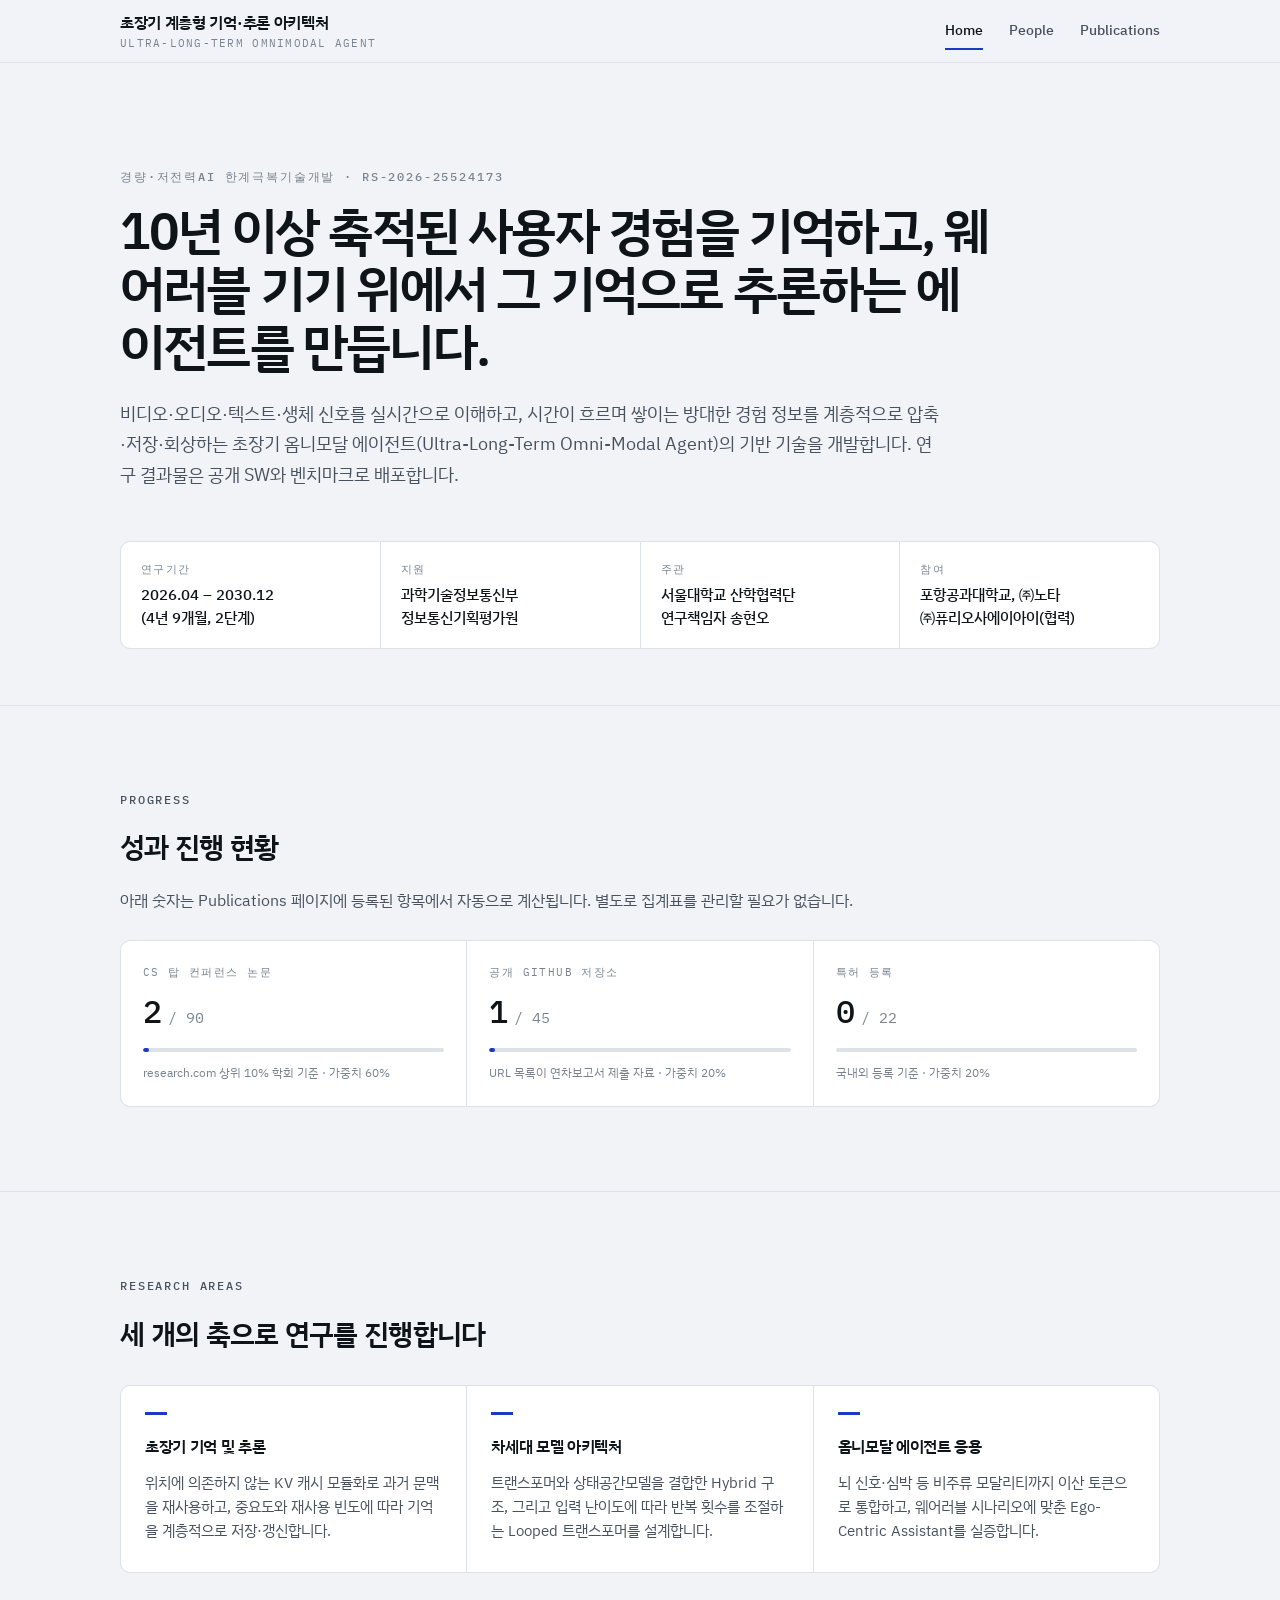
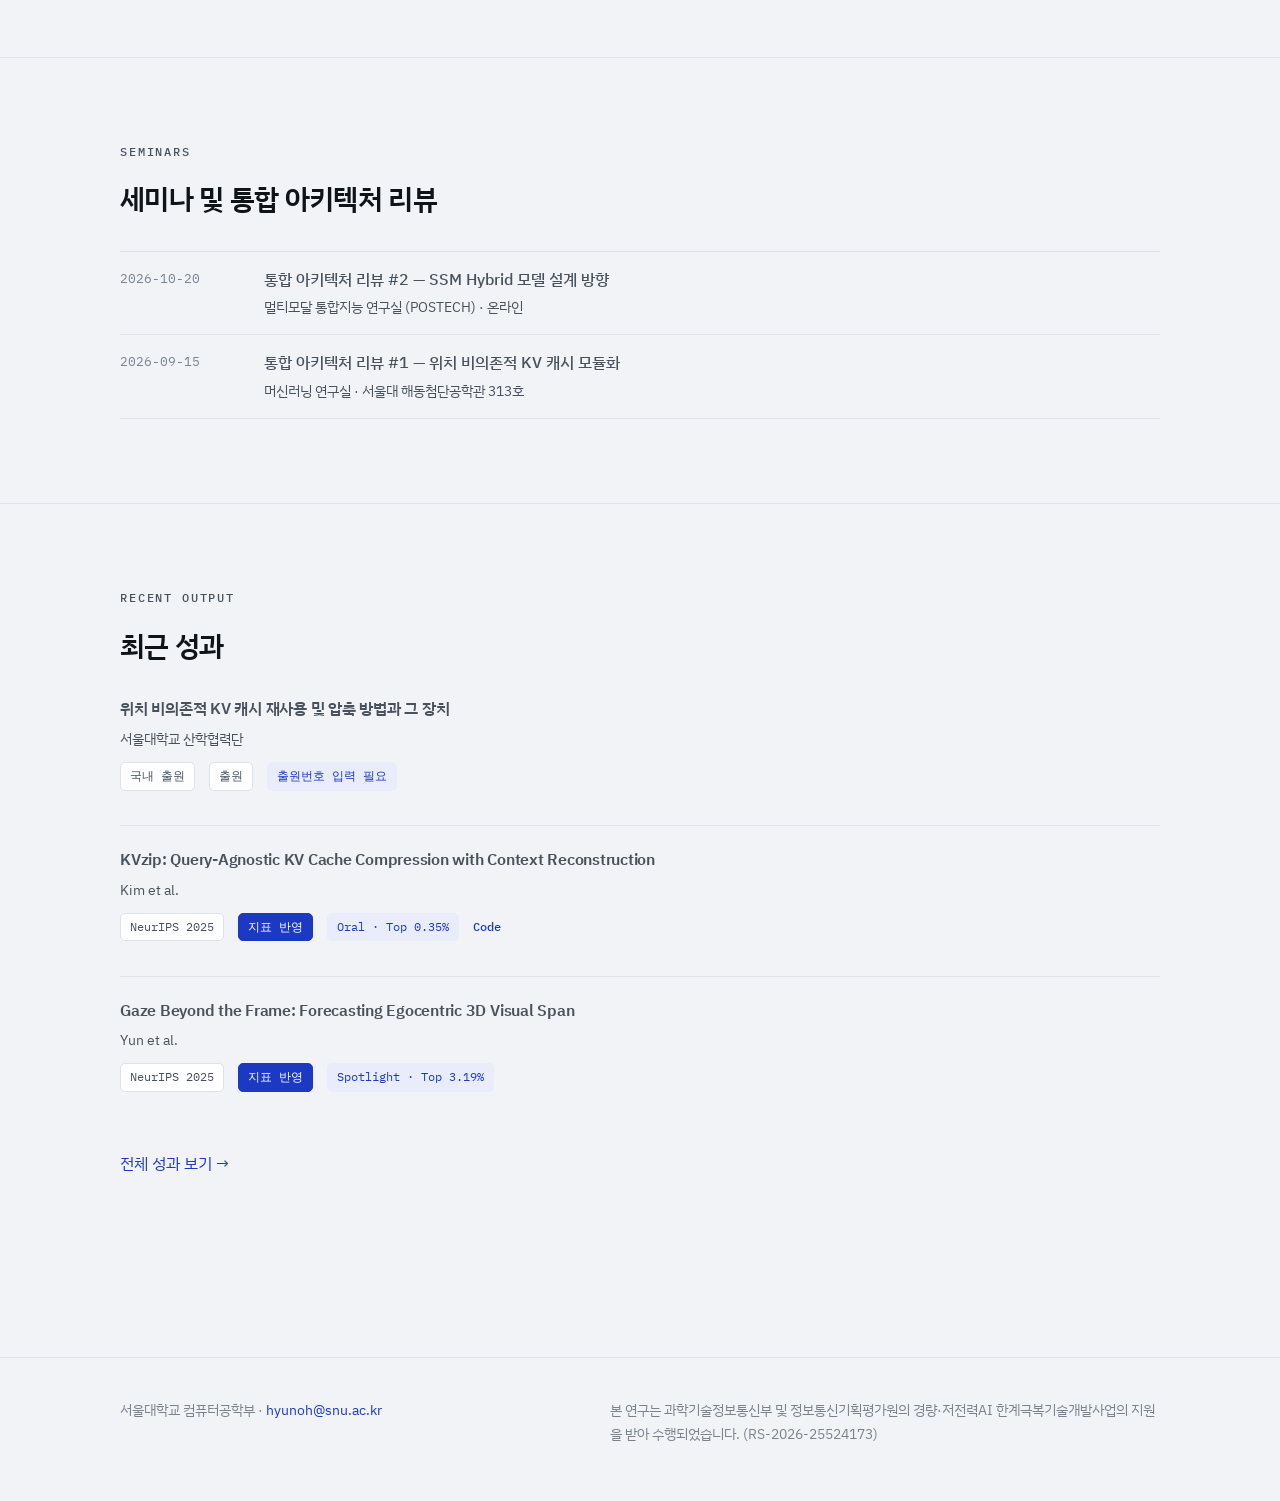
==== index.html @ 4f31f0db "Add files via upload" ====
<!DOCTYPE html>
<html lang="ko">
<head>
<meta charset="utf-8">
<meta name="viewport" content="width=device-width, initial-scale=1">

<title>차세대 옴니모달 에이전트를 위한 초장기 계층형 기억·추론 아키텍처</title>
<meta name="description" content="경량·저전력AI 한계극복기술개발사업 연구과제(RS-2026-25524173). 서울대학교·포항공과대학교·㈜노타·㈜퓨리오사에이아이가 참여하는 초장기 옴니모달 에이전트 기반 기술 연구.">
<meta property="og:title" content="차세대 옴니모달 에이전트를 위한 초장기 계층형 기억·추론 아키텍처">
<meta property="og:type" content="website">

<link rel="preconnect" href="https://fonts.googleapis.com">
<link rel="preconnect" href="https://fonts.gstatic.com" crossorigin>
<link href="https://fonts.googleapis.com/css2?family=IBM+Plex+Mono:wght@400;500&family=IBM+Plex+Sans+KR:wght@300;400;500;600&display=swap" rel="stylesheet">
<link rel="stylesheet" href="assets/style.css">
</head>
<body>

<a class="skip" href="#main">본문 바로가기</a>

<!-- ================= 헤더 (3개 페이지 모두 동일하게 유지) ================= -->
<header class="site-header">
  <div class="wrap">
    <a class="brand" href="index.html">
      초장기 계층형 기억·추론 아키텍처
      <span>Ultra-Long-Term Omnimodal Agent</span>
    </a>
    <nav class="nav">
      <a href="index.html" aria-current="page">Home</a>
      <a href="people.html">People</a>
      <a href="publications.html">Publications</a>
    </nav>
  </div>
</header>

<main id="main">

  <!-- ================= 히어로 ================= -->
  <section class="hero">
    <div class="wrap">
      <p class="label">경량·저전력AI 한계극복기술개발 · RS-2026-25524173</p>
      <h1>10년 이상 축적된 사용자 경험을 기억하고, 웨어러블 기기 위에서 그 기억으로 추론하는 에이전트를 만듭니다.</h1>
      <p class="lede">
        비디오·오디오·텍스트·생체 신호를 실시간으로 이해하고, 시간이 흐르며 쌓이는 방대한 경험 정보를 계층적으로
        압축·저장·회상하는 초장기 옴니모달 에이전트(Ultra-Long-Term Omni-Modal Agent)의 기반 기술을 개발합니다.
        연구 결과물은 공개 SW와 벤치마크로 배포합니다.
      </p>

      <dl class="spec">
        <div><dt>연구기간</dt><dd>2026.04 – 2030.12<br>(4년 9개월, 2단계)</dd></div>
        <div><dt>지원</dt><dd>과학기술정보통신부<br>정보통신기획평가원</dd></div>
        <div><dt>주관</dt><dd>서울대학교 산학협력단<br>연구책임자 송현오</dd></div>
        <div><dt>참여</dt><dd>포항공과대학교, ㈜노타<br>㈜퓨리오사에이아이(협력)</dd></div>
      </dl>
    </div>
  </section>

  <!-- ================= 성과 진행 현황 (data.js 에서 자동 계산) ================= -->
  <section class="section">
    <div class="wrap">
      <p class="label">Progress</p>
      <h2>성과 진행 현황</h2>
      <p style="margin-top:-12px;margin-bottom:26px">
        아래 숫자는 Publications 페이지에 등록된 항목에서 자동으로 계산됩니다.
        별도로 집계표를 관리할 필요가 없습니다.
      </p>
      <dl class="ledger" id="ledger-root"></dl>
    </div>
  </section>

  <!-- ================= 연구 주제 ================= -->
  <section class="section">
    <div class="wrap">
      <p class="label">Research Areas</p>
      <h2>세 개의 축으로 연구를 진행합니다</h2>

      <div class="topics">
        <article class="topic">
          <span class="tick" aria-hidden="true"></span>
          <h3>초장기 기억 및 추론</h3>
          <p>위치에 의존하지 않는 KV 캐시 모듈화로 과거 문맥을 재사용하고, 중요도와 재사용 빈도에 따라 기억을 계층적으로 저장·갱신합니다.</p>
        </article>
        <article class="topic">
          <span class="tick" aria-hidden="true"></span>
          <h3>차세대 모델 아키텍처</h3>
          <p>트랜스포머와 상태공간모델을 결합한 Hybrid 구조, 그리고 입력 난이도에 따라 반복 횟수를 조절하는 Looped 트랜스포머를 설계합니다.</p>
        </article>
        <article class="topic">
          <span class="tick" aria-hidden="true"></span>
          <h3>옴니모달 에이전트 응용</h3>
          <p>뇌 신호·심박 등 비주류 모달리티까지 이산 토큰으로 통합하고, 웨어러블 시나리오에 맞춘 Ego-Centric Assistant를 실증합니다.</p>
        </article>
      </div>
    </div>
  </section>

  <!-- ================= 세미나 (항목이 없으면 자동으로 숨겨짐) ================= -->
  <section class="section" id="seminar-section">
    <div class="wrap">
      <p class="label">Seminars</p>
      <h2>세미나 및 통합 아키텍처 리뷰</h2>
      <ul class="seminars" id="seminar-root"></ul>
    </div>
  </section>

  <!-- ================= 최근 성과 ================= -->
  <section class="section">
    <div class="wrap">
      <p class="label">Recent Output</p>
      <h2>최근 성과</h2>
      <div id="recent-root"></div>
      <p style="margin-top:24px"><a href="publications.html">전체 성과 보기 →</a></p>
    </div>
  </section>

</main>

<!-- ================= 푸터 (3개 페이지 모두 동일하게 유지) ================= -->
<footer class="site-footer">
  <div class="wrap">
    <p>서울대학교 컴퓨터공학부 · <a href="mailto:hyunoh@snu.ac.kr">hyunoh@snu.ac.kr</a></p>
    <!-- ▼ 사사문구는 협약서와 IITP 성과활용 지침의 문구로 반드시 확인 후 확정하세요 ▼ -->
    <p>본 연구는 과학기술정보통신부 및 정보통신기획평가원의 경량·저전력AI 한계극복기술개발사업의 지원을 받아 수행되었습니다. (RS-2026-25524173)</p>
  </div>
</footer>

<script src="assets/data.js"></script>
<script src="assets/site.js"></script>
</body>
</html>
---- assets/style.css ----
/* =========================================================
   연구과제 웹사이트 스타일시트
   색상이나 여백을 바꾸고 싶으면 아래 :root 값만 고치면 됩니다.
   ========================================================= */

:root {
  --paper:       #F1F3F7;   /* 페이지 배경 */
  --surface:     #FFFFFF;   /* 카드/블록 배경 */
  --ink:         #0F1419;   /* 본문 진한 글자 */
  --ink-2:       #48525E;   /* 보조 글자 */
  --ink-3:       #79838F;   /* 라벨, 캡션 */
  --rule:        #DDE2E9;   /* 실선 */
  --accent:      #1C39C4;   /* 링크, 강조 */
  --accent-wash: #E9EDFB;   /* 강조 배경 */

  --radius: 10px;
  --max:    1120px;
  --gutter: clamp(20px, 5vw, 40px);

  --sans: "IBM Plex Sans KR", "IBM Plex Sans", -apple-system, BlinkMacSystemFont,
          "Segoe UI", "Apple SD Gothic Neo", "Malgun Gothic", sans-serif;
  --mono: "IBM Plex Mono", ui-monospace, SFMono-Regular, Menlo, monospace;
}

*, *::before, *::after { box-sizing: border-box; }

html { -webkit-text-size-adjust: 100%; }

body {
  margin: 0;
  background: var(--paper);
  color: var(--ink);
  font-family: var(--sans);
  font-size: 16px;
  font-weight: 400;
  line-height: 1.7;
  -webkit-font-smoothing: antialiased;
}

a { color: var(--accent); text-decoration: none; }
a:hover { text-decoration: underline; text-underline-offset: 3px; }

:focus-visible {
  outline: 2px solid var(--accent);
  outline-offset: 3px;
  border-radius: 3px;
}

img { max-width: 100%; display: block; }

.wrap {
  max-width: var(--max);
  margin-inline: auto;
  padding-inline: var(--gutter);
}

.skip {
  position: absolute;
  left: -9999px;
  top: 0;
  background: var(--ink);
  color: #fff;
  padding: 10px 16px;
  z-index: 100;
}
.skip:focus { left: 12px; top: 12px; }

/* ---------- 공통: 작은 라벨 (섹션 머리표) ---------- */
.label {
  font-family: var(--mono);
  font-size: 0.72rem;
  font-weight: 500;
  letter-spacing: 0.16em;
  text-transform: uppercase;
  color: var(--ink-3);
  margin: 0 0 14px;
}

/* ---------- 헤더 ---------- */
.site-header {
  position: sticky;
  top: 0;
  z-index: 50;
  background: var(--paper); /* color-mix 미지원 브라우저용 fallback */
  background: color-mix(in srgb, var(--paper) 88%, transparent);
  -webkit-backdrop-filter: saturate(160%) blur(10px);
  backdrop-filter: saturate(160%) blur(10px);
  border-bottom: 1px solid var(--rule);
}

.site-header .wrap {
  display: flex;
  align-items: center;
  justify-content: space-between;
  gap: 20px;
  min-height: 62px;
  flex-wrap: wrap;
}

.brand {
  font-weight: 600;
  font-size: 0.98rem;
  letter-spacing: -0.02em;
  color: var(--ink);
}
.brand:hover { text-decoration: none; }
.brand span {
  display: block;
  font-family: var(--mono);
  font-size: 0.66rem;
  font-weight: 400;
  letter-spacing: 0.12em;
  text-transform: uppercase;
  color: var(--ink-3);
}

.nav { display: flex; gap: 26px; }
.nav a {
  color: var(--ink-2);
  font-size: 0.9rem;
  font-weight: 500;
  padding: 6px 0;
  border-bottom: 2px solid transparent;
}
.nav a:hover { color: var(--ink); text-decoration: none; }
.nav a[aria-current="page"] {
  color: var(--ink);
  border-bottom-color: var(--accent);
}

/* ---------- 홈: 히어로 ---------- */
.hero { padding: clamp(52px, 9vw, 104px) 0 clamp(36px, 5vw, 56px); }

.hero h1 {
  margin: 0 0 22px;
  max-width: 17em;
  font-size: clamp(1.9rem, 4.4vw, 3.2rem);
  font-weight: 600;
  line-height: 1.14;
  letter-spacing: -0.035em;
}

.hero .lede {
  max-width: 46em;
  margin: 0;
  font-size: clamp(1rem, 1.6vw, 1.12rem);
  color: var(--ink-2);
}

/* ---------- 과제 개요 표 ---------- */
.spec {
  display: grid;
  grid-template-columns: repeat(auto-fit, minmax(190px, 1fr));
  gap: 1px;
  background: var(--rule);
  border: 1px solid var(--rule);
  border-radius: var(--radius);
  overflow: hidden;
  margin: clamp(32px, 5vw, 52px) 0 0;
}
.spec > div { background: var(--surface); padding: 18px 20px; }
.spec dt {
  font-family: var(--mono);
  font-size: 0.68rem;
  letter-spacing: 0.13em;
  text-transform: uppercase;
  color: var(--ink-3);
  margin: 0 0 6px;
}
.spec dd {
  margin: 0;
  font-size: 0.94rem;
  font-weight: 500;
  line-height: 1.5;
}

/* ---------- 일반 섹션 ---------- */
.section { padding: clamp(48px, 7vw, 84px) 0; border-top: 1px solid var(--rule); }
.section h2 {
  margin: 0 0 28px;
  font-size: clamp(1.35rem, 2.4vw, 1.75rem);
  font-weight: 600;
  letter-spacing: -0.025em;
}
.section p { color: var(--ink-2); max-width: 46em; }

/* ---------- 연구 주제 카드 ---------- */
.topics {
  display: grid;
  grid-template-columns: repeat(auto-fit, minmax(250px, 1fr));
  gap: 1px;
  background: var(--rule);
  border: 1px solid var(--rule);
  border-radius: var(--radius);
  overflow: hidden;
}
.topic { background: var(--surface); padding: 26px 24px 28px; }
.topic h3 {
  margin: 0 0 10px;
  font-size: 1.02rem;
  font-weight: 600;
  letter-spacing: -0.02em;
}
.topic p { margin: 0; font-size: 0.92rem; color: var(--ink-2); line-height: 1.65; }
.topic .tick {
  display: block;
  width: 22px;
  height: 3px;
  background: var(--accent);
  margin-bottom: 18px;
}

/* ---------- 논문 목록 ---------- */
.filters {
  display: flex;
  flex-wrap: wrap;
  gap: 8px;
  margin: 0 0 8px;
}
.filters button {
  font-family: var(--mono);
  font-size: 0.76rem;
  letter-spacing: 0.04em;
  color: var(--ink-2);
  background: var(--surface);
  border: 1px solid var(--rule);
  border-radius: 999px;
  padding: 7px 15px;
  cursor: pointer;
  transition: background 0.15s ease, color 0.15s ease, border-color 0.15s ease;
}
.filters button:hover { border-color: var(--ink-3); }
.filters button[aria-pressed="true"] {
  background: var(--accent);
  border-color: var(--accent);
  color: #fff;
}

.pub-count {
  font-family: var(--mono);
  font-size: 0.78rem;
  color: var(--ink-3);
  margin: 16px 0 0;
}

.pub-group {
  display: grid;
  grid-template-columns: 108px minmax(0, 1fr);
  gap: 0 28px;
  border-top: 1px solid var(--rule);
  padding-top: 26px;
  margin-top: 26px;
}

.pub-year {
  position: sticky;
  top: 88px;
  align-self: start;
  font-family: var(--mono);
  font-size: 1.85rem;
  font-weight: 500;
  letter-spacing: -0.02em;
  line-height: 1;
  color: var(--ink);
}
.pub-year small {
  display: block;
  font-size: 0.68rem;
  font-weight: 400;
  letter-spacing: 0.1em;
  color: var(--ink-3);
  margin-top: 8px;
}

.pub-list { list-style: none; margin: 0; padding: 0; }
.pub { padding: 0 0 22px; }
.pub + .pub { border-top: 1px solid var(--rule); padding-top: 22px; }

.pub-title {
  margin: 0 0 6px;
  font-size: 1.02rem;
  font-weight: 600;
  line-height: 1.45;
  letter-spacing: -0.015em;
}
.pub-authors {
  margin: 0 0 10px;
  font-size: 0.9rem;
  color: var(--ink-2);
  line-height: 1.6;
}
.pub-authors strong { color: var(--ink); font-weight: 600; }

.pub-meta {
  display: flex;
  flex-wrap: wrap;
  align-items: center;
  gap: 8px 14px;
  font-family: var(--mono);
  font-size: 0.76rem;
  color: var(--ink-3);
}
.chip {
  border: 1px solid var(--rule);
  background: var(--surface);
  border-radius: 5px;
  padding: 3px 9px;
  color: var(--ink-2);
  white-space: nowrap;
}
.chip.is-note { background: var(--accent-wash); border-color: var(--accent-wash); color: var(--accent); }
.pub-meta a { font-weight: 500; }

/* ---------- 구성원 ---------- */
.people-block + .people-block { margin-top: clamp(40px, 5vw, 60px); }
.people-block h2 {
  margin: 0 0 18px;
  font-size: 1.1rem;
  font-weight: 600;
  letter-spacing: -0.02em;
}
.people-block h2 em {
  font-family: var(--mono);
  font-style: normal;
  font-size: 0.78rem;
  font-weight: 400;
  color: var(--ink-3);
  margin-left: 10px;
}

.people-grid {
  display: grid;
  grid-template-columns: repeat(auto-fill, minmax(238px, 1fr));
  gap: 1px;
  background: var(--rule);
  border: 1px solid var(--rule);
  border-radius: var(--radius);
  overflow: hidden;
}
.person { background: var(--surface); padding: 22px; }

.avatar {
  width: 62px;
  height: 62px;
  border-radius: 8px;
  object-fit: cover;
  background: var(--accent-wash);
  margin-bottom: 14px;
}
.avatar-fallback {
  display: flex;
  align-items: center;
  justify-content: center;
  font-family: var(--mono);
  font-size: 1.15rem;
  font-weight: 500;
  color: var(--accent);
  letter-spacing: 0.02em;
}

.person-name { margin: 0; font-size: 1rem; font-weight: 600; letter-spacing: -0.02em; }
.person-name em {
  font-style: normal;
  font-weight: 400;
  font-size: 0.82rem;
  color: var(--ink-3);
  margin-left: 6px;
}
.person-role { margin: 4px 0 0; font-size: 0.86rem; color: var(--ink-2); }
.person-affil { margin: 2px 0 0; font-size: 0.84rem; color: var(--ink-3); }
.person-interest {
  margin: 12px 0 0;
  font-size: 0.83rem;
  color: var(--ink-2);
  line-height: 1.6;
  padding-top: 12px;
  border-top: 1px solid var(--rule);
}
.person-links {
  display: flex;
  flex-wrap: wrap;
  gap: 12px;
  margin-top: 12px;
  font-family: var(--mono);
  font-size: 0.73rem;
}

/* ---------- 푸터 ---------- */
.site-footer {
  border-top: 1px solid var(--rule);
  padding: 40px 0 56px;
  margin-top: clamp(48px, 7vw, 80px);
  font-size: 0.86rem;
  color: var(--ink-3);
}
.site-footer .wrap {
  display: flex;
  flex-wrap: wrap;
  gap: 16px 40px;
  justify-content: space-between;
}
.site-footer p { margin: 0; max-width: 40em; }

/* ---------- 데이터 없을 때 ---------- */
.empty {
  background: var(--surface);
  border: 1px dashed var(--rule);
  border-radius: var(--radius);
  padding: 28px;
  color: var(--ink-3);
  font-size: 0.92rem;
}

/* ---------- 성과 진행 현황 (Home) ---------- */
.ledger {
  display: grid;
  grid-template-columns: repeat(auto-fit, minmax(240px, 1fr));
  gap: 1px;
  background: var(--rule);
  border: 1px solid var(--rule);
  border-radius: var(--radius);
  overflow: hidden;
  margin: 0;
}
.metric { background: var(--surface); padding: 22px 22px 24px; }
.metric dt {
  font-family: var(--mono);
  font-size: 0.68rem;
  letter-spacing: 0.13em;
  text-transform: uppercase;
  color: var(--ink-3);
  margin: 0 0 14px;
}
.metric dd { margin: 0; }
.metric .num {
  font-family: var(--mono);
  font-size: 2rem;
  font-weight: 500;
  letter-spacing: -0.03em;
  line-height: 1;
  color: var(--ink);
}
.metric .goal { font-family: var(--mono); font-size: 0.92rem; color: var(--ink-3); margin-left: 7px; }
.bar {
  display: block;
  height: 4px;
  background: var(--rule);
  border-radius: 2px;
  margin-top: 16px;
  overflow: hidden;
}
.bar > span { display: block; height: 100%; background: var(--accent); border-radius: 2px; }
.metric .cap { display: block; font-size: 0.78rem; color: var(--ink-3); margin-top: 11px; line-height: 1.55; }

/* ---------- 세미나 ---------- */
.seminars { list-style: none; margin: 0; padding: 0; }
.seminar {
  display: grid;
  grid-template-columns: 120px minmax(0, 1fr);
  gap: 0 24px;
  padding: 16px 0;
  border-top: 1px solid var(--rule);
}
.seminar:last-child { border-bottom: 1px solid var(--rule); }
.seminar time { font-family: var(--mono); font-size: 0.82rem; color: var(--ink-3); }
.seminar-title { margin: 0; font-size: 0.98rem; font-weight: 500; line-height: 1.5; }
.seminar-sub { margin: 4px 0 0; font-size: 0.85rem; color: var(--ink-3); }

/* ---------- 지표 반영 표시 ---------- */
.chip.is-top {
  background: var(--accent);
  border-color: var(--accent);
  color: #fff;
}

/* ---------- 모바일 ---------- */
@media (max-width: 640px) {
  .pub-group { grid-template-columns: 1fr; gap: 14px; padding-top: 22px; margin-top: 22px; }
  .seminar { grid-template-columns: 1fr; gap: 6px; }
  .pub-year { position: static; font-size: 1.4rem; }
  .pub-year small { display: inline; margin-left: 10px; }
  .nav { gap: 18px; }
  .site-header .wrap { min-height: 56px; padding-block: 10px; }
}

/* ---------- 등장 효과 ---------- */
@media (prefers-reduced-motion: no-preference) {
  .hero h1, .hero .lede, .hero .label {
    animation: rise 0.6s cubic-bezier(0.2, 0.7, 0.3, 1) both;
  }
  .hero .lede { animation-delay: 0.07s; }
  @keyframes rise {
    from { opacity: 0; transform: translateY(10px); }
    to   { opacity: 1; transform: none; }
  }
}
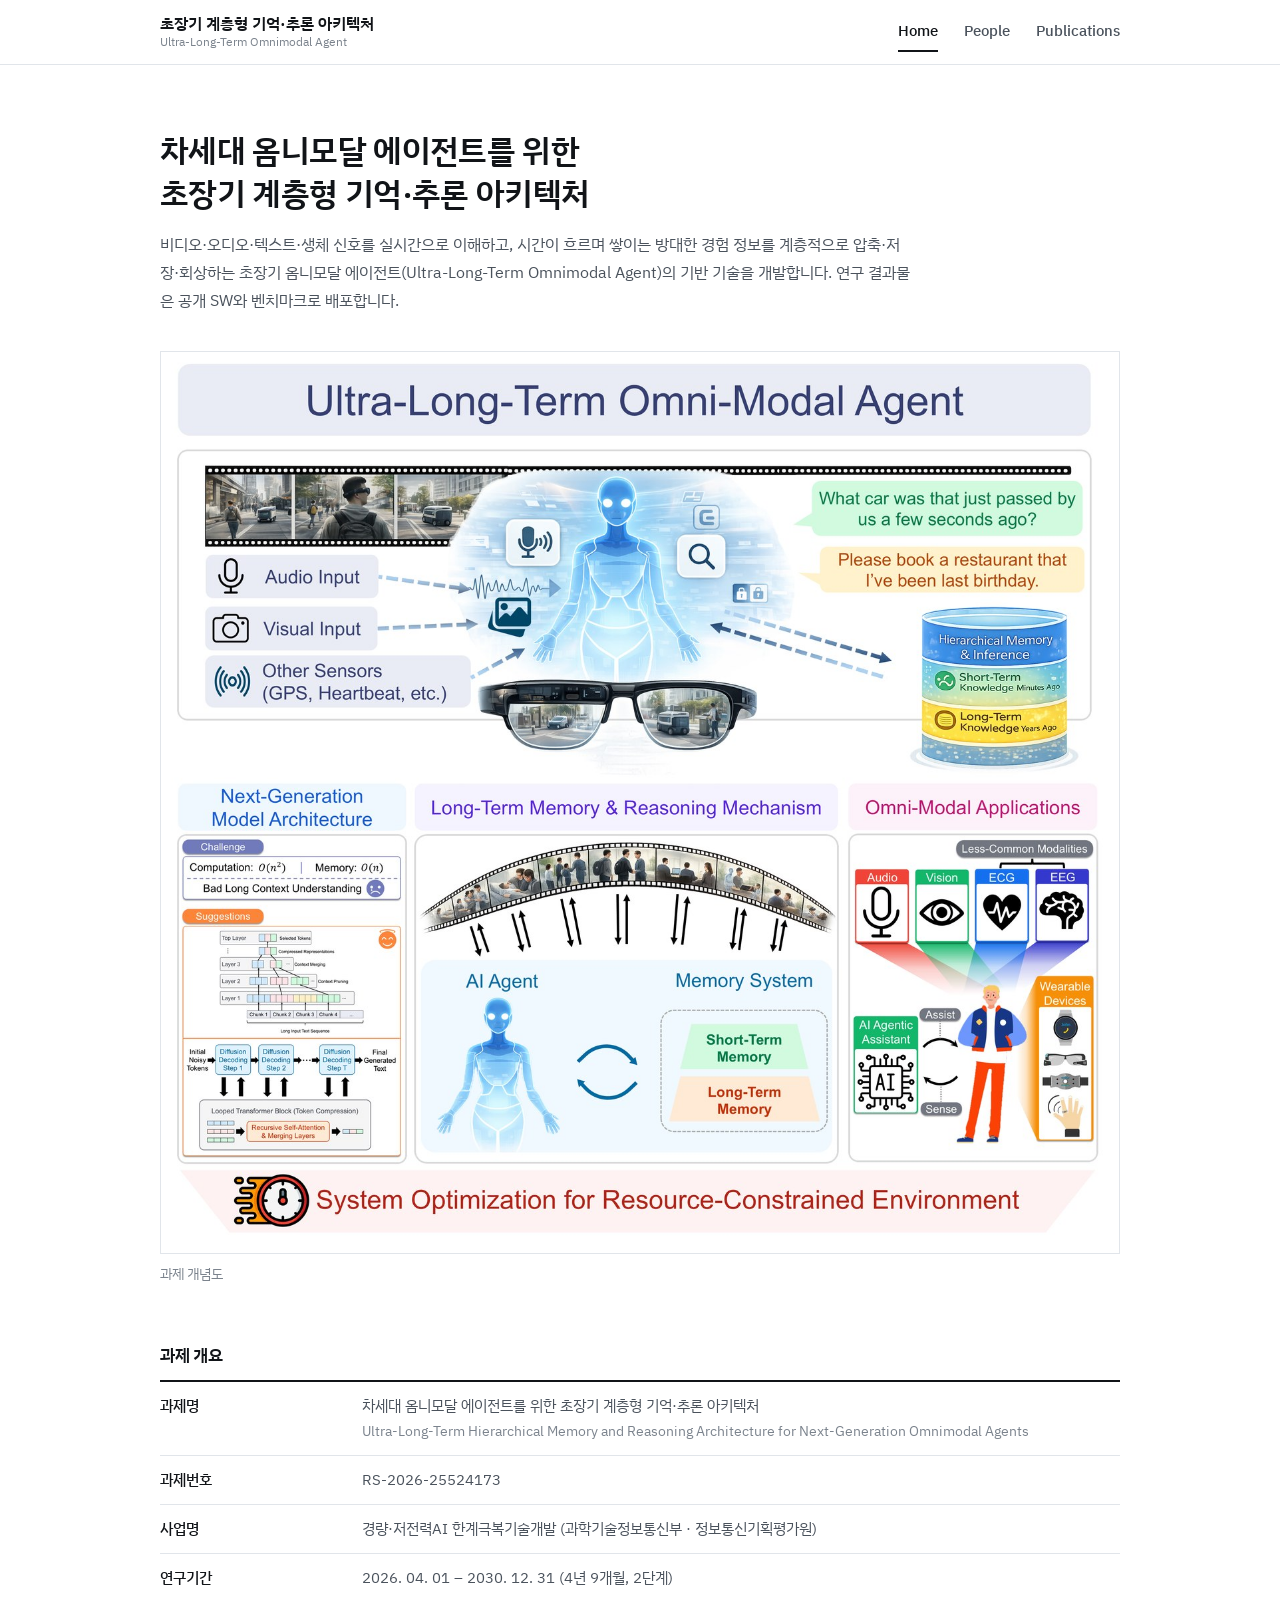
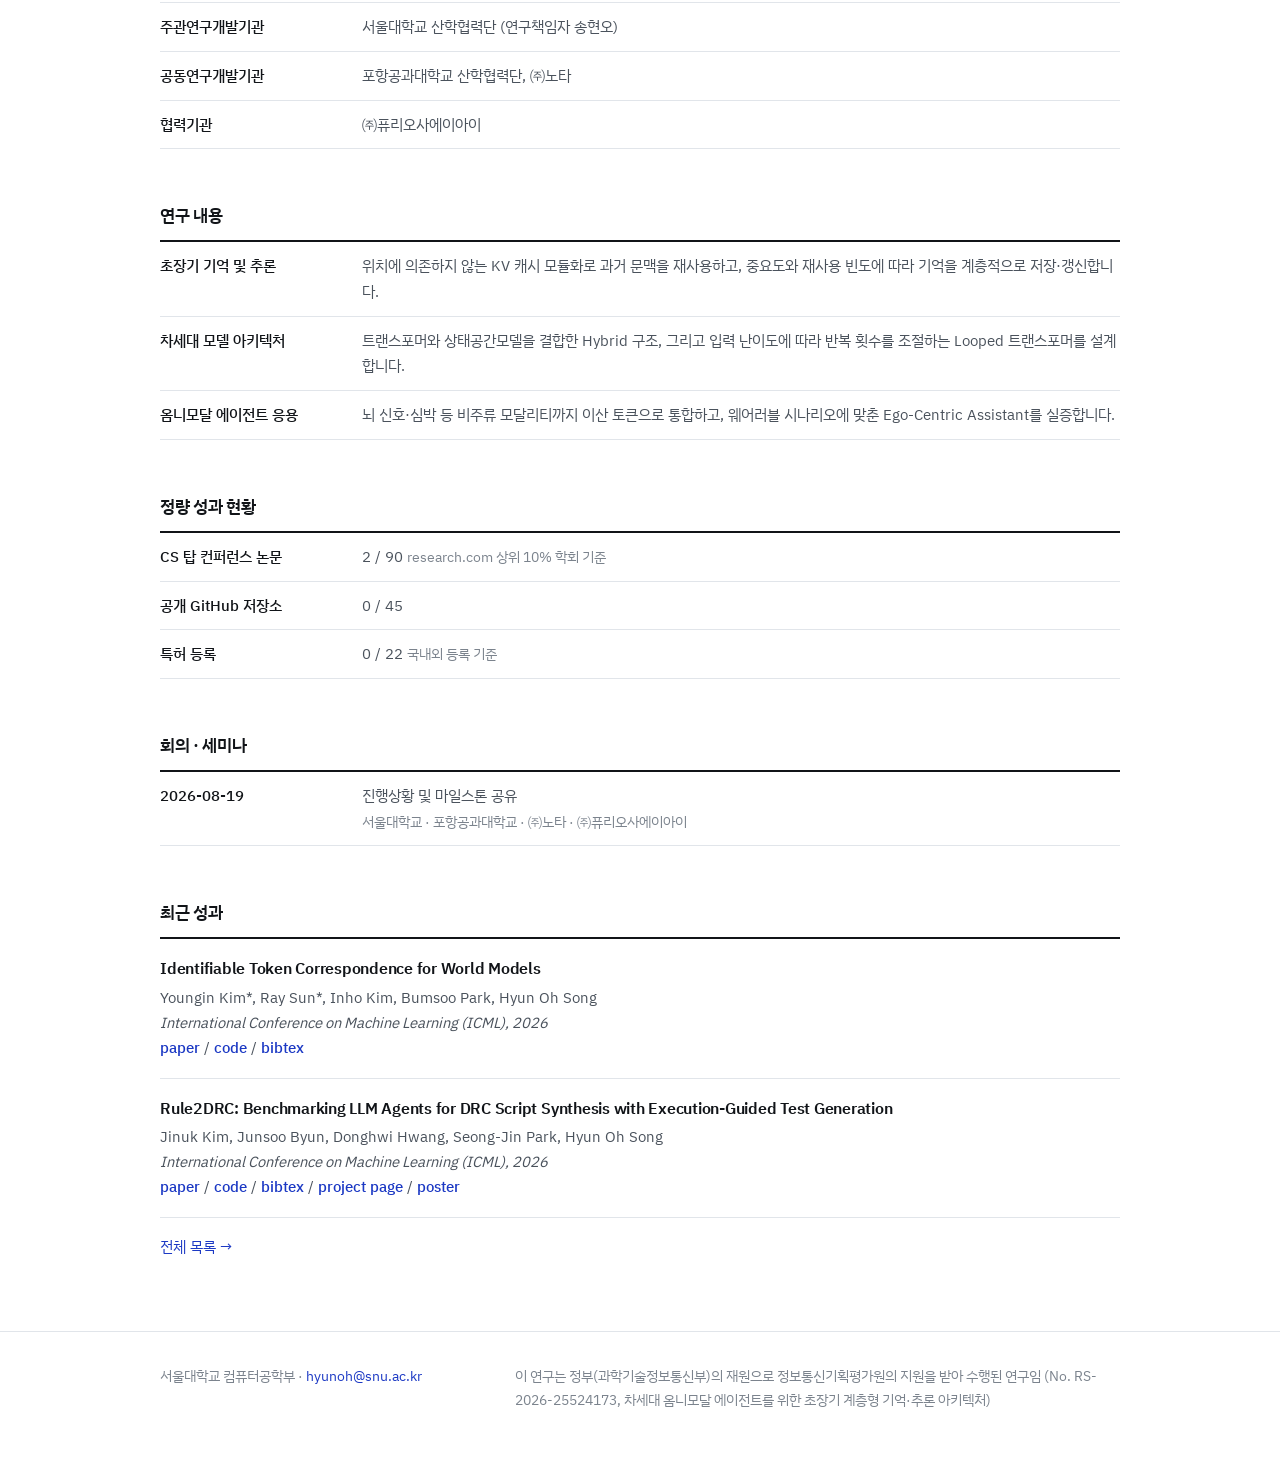
==== commit 466bfda9: "page reconstruction" ====
--- a/index.html
+++ b/index.html
@@ -35,81 +35,62 @@
 
 <main id="main">
 
-  <!-- ================= 히어로 ================= -->
   <section class="hero">
     <div class="wrap">
-      <p class="label">경량·저전력AI 한계극복기술개발 · RS-2026-25524173</p>
-      <h1>10년 이상 축적된 사용자 경험을 기억하고, 웨어러블 기기 위에서 그 기억으로 추론하는 에이전트를 만듭니다.</h1>
+      <h1>차세대 옴니모달 에이전트를 위한<br>초장기 계층형 기억·추론 아키텍처</h1>
       <p class="lede">
         비디오·오디오·텍스트·생체 신호를 실시간으로 이해하고, 시간이 흐르며 쌓이는 방대한 경험 정보를 계층적으로
-        압축·저장·회상하는 초장기 옴니모달 에이전트(Ultra-Long-Term Omni-Modal Agent)의 기반 기술을 개발합니다.
+        압축·저장·회상하는 초장기 옴니모달 에이전트(Ultra-Long-Term Omnimodal Agent)의 기반 기술을 개발합니다.
         연구 결과물은 공개 SW와 벤치마크로 배포합니다.
       </p>
-
-      <dl class="spec">
-        <div><dt>연구기간</dt><dd>2026.04 – 2030.12<br>(4년 9개월, 2단계)</dd></div>
-        <div><dt>지원</dt><dd>과학기술정보통신부<br>정보통신기획평가원</dd></div>
-        <div><dt>주관</dt><dd>서울대학교 산학협력단<br>연구책임자 송현오</dd></div>
-        <div><dt>참여</dt><dd>포항공과대학교, ㈜노타<br>㈜퓨리오사에이아이(협력)</dd></div>
-      </dl>
+      <figure class="figure">
+        <img src="images/overview.jpg" alt="Ultra-Long-Term Omni-Modal Agent 개념도: 오디오·영상·센서 입력을 받아 단기·장기 기억을 계층적으로 관리하는 에이전트와 세 연구 축(차세대 모델 아키텍처, 장기 기억 및 추론, 옴니모달 응용)">
+        <figcaption>과제 개념도</figcaption>
+      </figure>
     </div>
   </section>
 
-  <!-- ================= 성과 진행 현황 (data.js 에서 자동 계산) ================= -->
   <section class="section">
     <div class="wrap">
-      <p class="label">Progress</p>
-      <h2>성과 진행 현황</h2>
-      <p style="margin-top:-12px;margin-bottom:26px">
-        아래 숫자는 Publications 페이지에 등록된 항목에서 자동으로 계산됩니다.
-        별도로 집계표를 관리할 필요가 없습니다.
-      </p>
-      <dl class="ledger" id="ledger-root"></dl>
-    </div>
-  </section>
+      <div class="block">
+        <h2>과제 개요</h2>
+        <dl class="kv">
+          <div><dt>과제명</dt><dd>차세대 옴니모달 에이전트를 위한 초장기 계층형 기억·추론 아키텍처<br><span class="sub">Ultra-Long-Term Hierarchical Memory and Reasoning Architecture for Next-Generation Omnimodal Agents</span></dd></div>
+          <div><dt>과제번호</dt><dd>RS-2026-25524173</dd></div>
+          <div><dt>사업명</dt><dd>경량·저전력AI 한계극복기술개발 (과학기술정보통신부 · 정보통신기획평가원)</dd></div>
+          <div><dt>연구기간</dt><dd>2026. 04. 01 – 2030. 12. 31 (4년 9개월, 2단계)</dd></div>
+          <div><dt>주관연구개발기관</dt><dd>서울대학교 산학협력단 (연구책임자 송현오)</dd></div>
+          <div><dt>공동연구개발기관</dt><dd>포항공과대학교 산학협력단, ㈜노타</dd></div>
+          <div><dt>협력기관</dt><dd>㈜퓨리오사에이아이</dd></div>
+        </dl>
+      </div>
 
-  <!-- ================= 연구 주제 ================= -->
-  <section class="section">
-    <div class="wrap">
-      <p class="label">Research Areas</p>
-      <h2>세 개의 축으로 연구를 진행합니다</h2>
+      <div class="block">
+        <h2>연구 내용</h2>
+        <dl class="kv">
+          <div><dt>초장기 기억 및 추론</dt><dd>위치에 의존하지 않는 KV 캐시 모듈화로 과거 문맥을 재사용하고, 중요도와 재사용 빈도에 따라 기억을 계층적으로 저장·갱신합니다.</dd></div>
+          <div><dt>차세대 모델 아키텍처</dt><dd>트랜스포머와 상태공간모델을 결합한 Hybrid 구조, 그리고 입력 난이도에 따라 반복 횟수를 조절하는 Looped 트랜스포머를 설계합니다.</dd></div>
+          <div><dt>옴니모달 에이전트 응용</dt><dd>뇌 신호·심박 등 비주류 모달리티까지 이산 토큰으로 통합하고, 웨어러블 시나리오에 맞춘 Ego-Centric Assistant를 실증합니다.</dd></div>
+        </dl>
+      </div>
 
-      <div class="topics">
-        <article class="topic">
-          <span class="tick" aria-hidden="true"></span>
-          <h3>초장기 기억 및 추론</h3>
-          <p>위치에 의존하지 않는 KV 캐시 모듈화로 과거 문맥을 재사용하고, 중요도와 재사용 빈도에 따라 기억을 계층적으로 저장·갱신합니다.</p>
-        </article>
-        <article class="topic">
-          <span class="tick" aria-hidden="true"></span>
-          <h3>차세대 모델 아키텍처</h3>
-          <p>트랜스포머와 상태공간모델을 결합한 Hybrid 구조, 그리고 입력 난이도에 따라 반복 횟수를 조절하는 Looped 트랜스포머를 설계합니다.</p>
-        </article>
-        <article class="topic">
-          <span class="tick" aria-hidden="true"></span>
-          <h3>옴니모달 에이전트 응용</h3>
-          <p>뇌 신호·심박 등 비주류 모달리티까지 이산 토큰으로 통합하고, 웨어러블 시나리오에 맞춘 Ego-Centric Assistant를 실증합니다.</p>
-        </article>
+      <!-- 아래 숫자는 Publications 에 등록된 항목에서 자동 계산됩니다 (data.js 의 TARGETS 와 비교) -->
+      <div class="block">
+        <h2>정량 성과 현황</h2>
+        <dl class="kv" id="ledger-root"></dl>
       </div>
-    </div>
-  </section>
 
-  <!-- ================= 세미나 (항목이 없으면 자동으로 숨겨짐) ================= -->
-  <section class="section" id="seminar-section">
-    <div class="wrap">
-      <p class="label">Seminars</p>
-      <h2>세미나 및 통합 아키텍처 리뷰</h2>
-      <ul class="seminars" id="seminar-root"></ul>
-    </div>
-  </section>
+      <!-- 항목이 없으면 자동으로 숨겨집니다 -->
+      <div class="block" id="seminar-section">
+        <h2>회의 · 세미나</h2>
+        <dl class="kv" id="seminar-root"></dl>
+      </div>
 
-  <!-- ================= 최근 성과 ================= -->
-  <section class="section">
-    <div class="wrap">
-      <p class="label">Recent Output</p>
-      <h2>최근 성과</h2>
-      <div id="recent-root"></div>
-      <p style="margin-top:24px"><a href="publications.html">전체 성과 보기 →</a></p>
+      <div class="block">
+        <h2>최근 성과</h2>
+        <div id="recent-root"></div>
+        <p class="more"><a href="publications.html">전체 목록 →</a></p>
+      </div>
     </div>
   </section>
 
@@ -119,8 +100,7 @@
 <footer class="site-footer">
   <div class="wrap">
     <p>서울대학교 컴퓨터공학부 · <a href="mailto:hyunoh@snu.ac.kr">hyunoh@snu.ac.kr</a></p>
-    <!-- ▼ 사사문구는 협약서와 IITP 성과활용 지침의 문구로 반드시 확인 후 확정하세요 ▼ -->
-    <p>본 연구는 과학기술정보통신부 및 정보통신기획평가원의 경량·저전력AI 한계극복기술개발사업의 지원을 받아 수행되었습니다. (RS-2026-25524173)</p>
+    <p>이 연구는 정부(과학기술정보통신부)의 재원으로 정보통신기획평가원의 지원을 받아 수행된 연구임 (No. RS-2026-25524173, 차세대 옴니모달 에이전트를 위한 초장기 계층형 기억·추론 아키텍처)</p>
   </div>
 </footer>
 
--- a/assets/style.css
+++ b/assets/style.css
@@ -4,26 +4,21 @@
    ========================================================= */
 
 :root {
-  --paper:       #F1F3F7;   /* 페이지 배경 */
-  --surface:     #FFFFFF;   /* 카드/블록 배경 */
-  --ink:         #0F1419;   /* 본문 진한 글자 */
-  --ink-2:       #48525E;   /* 보조 글자 */
-  --ink-3:       #79838F;   /* 라벨, 캡션 */
-  --rule:        #DDE2E9;   /* 실선 */
-  --accent:      #1C39C4;   /* 링크, 강조 */
-  --accent-wash: #E9EDFB;   /* 강조 배경 */
+  --paper:   #FFFFFF;   /* 페이지 배경 */
+  --ink:     #111418;   /* 본문 글자 */
+  --ink-2:   #4A525C;   /* 보조 글자 */
+  --ink-3:   #7B838D;   /* 캡션 */
+  --rule:    #E1E5EA;   /* 실선 */
+  --accent:  #1C39C4;   /* 링크 */
 
-  --radius: 10px;
-  --max:    1120px;
+  --max:    1040px;
   --gutter: clamp(20px, 5vw, 40px);
 
   --sans: "IBM Plex Sans KR", "IBM Plex Sans", -apple-system, BlinkMacSystemFont,
           "Segoe UI", "Apple SD Gothic Neo", "Malgun Gothic", sans-serif;
-  --mono: "IBM Plex Mono", ui-monospace, SFMono-Regular, Menlo, monospace;
 }
 
 *, *::before, *::after { box-sizing: border-box; }
-
 html { -webkit-text-size-adjust: 100%; }
 
 body {
@@ -32,465 +27,105 @@
   color: var(--ink);
   font-family: var(--sans);
   font-size: 16px;
-  font-weight: 400;
   line-height: 1.7;
   -webkit-font-smoothing: antialiased;
 }
 
 a { color: var(--accent); text-decoration: none; }
 a:hover { text-decoration: underline; text-underline-offset: 3px; }
-
-:focus-visible {
-  outline: 2px solid var(--accent);
-  outline-offset: 3px;
-  border-radius: 3px;
-}
-
+:focus-visible { outline: 2px solid var(--accent); outline-offset: 3px; }
 img { max-width: 100%; display: block; }
 
-.wrap {
-  max-width: var(--max);
-  margin-inline: auto;
-  padding-inline: var(--gutter);
-}
+.wrap { max-width: var(--max); margin-inline: auto; padding-inline: var(--gutter); }
 
-.skip {
-  position: absolute;
-  left: -9999px;
-  top: 0;
-  background: var(--ink);
-  color: #fff;
-  padding: 10px 16px;
-  z-index: 100;
-}
+.skip { position: absolute; left: -9999px; top: 0; background: var(--ink); color: #fff; padding: 10px 16px; z-index: 100; }
 .skip:focus { left: 12px; top: 12px; }
 
-/* ---------- 공통: 작은 라벨 (섹션 머리표) ---------- */
-.label {
-  font-family: var(--mono);
-  font-size: 0.72rem;
-  font-weight: 500;
-  letter-spacing: 0.16em;
-  text-transform: uppercase;
-  color: var(--ink-3);
-  margin: 0 0 14px;
+/* ---------- 헤더 ---------- */
+.site-header { border-bottom: 1px solid var(--rule); }
+.site-header .wrap {
+  display: flex; align-items: center; justify-content: space-between;
+  gap: 20px; min-height: 64px; flex-wrap: wrap;
 }
-
-/* ---------- 헤더 ---------- */
-.site-header {
-  position: sticky;
-  top: 0;
-  z-index: 50;
-  background: var(--paper); /* color-mix 미지원 브라우저용 fallback */
-  background: color-mix(in srgb, var(--paper) 88%, transparent);
-  -webkit-backdrop-filter: saturate(160%) blur(10px);
-  backdrop-filter: saturate(160%) blur(10px);
-  border-bottom: 1px solid var(--rule);
-}
-
-.site-header .wrap {
-  display: flex;
-  align-items: center;
-  justify-content: space-between;
-  gap: 20px;
-  min-height: 62px;
-  flex-wrap: wrap;
-}
-
-.brand {
-  font-weight: 600;
-  font-size: 0.98rem;
-  letter-spacing: -0.02em;
-  color: var(--ink);
-}
+.brand { font-weight: 600; font-size: 1rem; color: var(--ink); line-height: 1.3; }
 .brand:hover { text-decoration: none; }
-.brand span {
-  display: block;
-  font-family: var(--mono);
-  font-size: 0.66rem;
-  font-weight: 400;
-  letter-spacing: 0.12em;
-  text-transform: uppercase;
-  color: var(--ink-3);
-}
+.brand span { display: block; font-size: 0.78rem; font-weight: 400; color: var(--ink-3); }
 
 .nav { display: flex; gap: 26px; }
-.nav a {
-  color: var(--ink-2);
-  font-size: 0.9rem;
-  font-weight: 500;
-  padding: 6px 0;
-  border-bottom: 2px solid transparent;
+.nav a { color: var(--ink-2); font-size: 0.92rem; font-weight: 500; padding: 6px 0; border-bottom: 2px solid transparent; }
+.nav a:hover { color: var(--ink); text-decoration: none; }
+.nav a[aria-current="page"] { color: var(--ink); border-bottom-color: var(--ink); }
+
+/* ---------- 페이지 머리 ---------- */
+.hero { padding: clamp(40px, 6vw, 64px) 0 0; }
+.hero h1 {
+  margin: 0 0 16px;
+  font-size: clamp(1.5rem, 3vw, 2rem);
+  font-weight: 600;
+  line-height: 1.35;
+  letter-spacing: -0.02em;
 }
-.nav a:hover { color: var(--ink); text-decoration: none; }
-.nav a[aria-current="page"] {
-  color: var(--ink);
-  border-bottom-color: var(--accent);
-}
+.hero .lede { max-width: 46em; margin: 0; font-size: 1.02rem; color: var(--ink-2); }
+.figure { margin: 36px 0 0; }
+.figure img { width: 100%; border: 1px solid var(--rule); }
+.figure figcaption { margin-top: 8px; font-size: 0.85rem; color: var(--ink-3); }
 
-/* ---------- 홈: 히어로 ---------- */
-.hero { padding: clamp(52px, 9vw, 104px) 0 clamp(36px, 5vw, 56px); }
+/* ---------- 본문 ---------- */
+.section { padding: clamp(36px, 5vw, 56px) 0 0; }
 
-.hero h1 {
-  margin: 0 0 22px;
-  max-width: 17em;
-  font-size: clamp(1.9rem, 4.4vw, 3.2rem);
-  font-weight: 600;
-  line-height: 1.14;
-  letter-spacing: -0.035em;
-}
-
-.hero .lede {
-  max-width: 46em;
+.block + .block { margin-top: 52px; }
+.block h2 {
   margin: 0;
-  font-size: clamp(1rem, 1.6vw, 1.12rem);
-  color: var(--ink-2);
-}
-
-/* ---------- 과제 개요 표 ---------- */
-.spec {
-  display: grid;
-  grid-template-columns: repeat(auto-fit, minmax(190px, 1fr));
-  gap: 1px;
-  background: var(--rule);
-  border: 1px solid var(--rule);
-  border-radius: var(--radius);
-  overflow: hidden;
-  margin: clamp(32px, 5vw, 52px) 0 0;
-}
-.spec > div { background: var(--surface); padding: 18px 20px; }
-.spec dt {
-  font-family: var(--mono);
-  font-size: 0.68rem;
-  letter-spacing: 0.13em;
-  text-transform: uppercase;
-  color: var(--ink-3);
-  margin: 0 0 6px;
-}
-.spec dd {
-  margin: 0;
-  font-size: 0.94rem;
-  font-weight: 500;
-  line-height: 1.5;
-}
-
-/* ---------- 일반 섹션 ---------- */
-.section { padding: clamp(48px, 7vw, 84px) 0; border-top: 1px solid var(--rule); }
-.section h2 {
-  margin: 0 0 28px;
-  font-size: clamp(1.35rem, 2.4vw, 1.75rem);
-  font-weight: 600;
-  letter-spacing: -0.025em;
-}
-.section p { color: var(--ink-2); max-width: 46em; }
-
-/* ---------- 연구 주제 카드 ---------- */
-.topics {
-  display: grid;
-  grid-template-columns: repeat(auto-fit, minmax(250px, 1fr));
-  gap: 1px;
-  background: var(--rule);
-  border: 1px solid var(--rule);
-  border-radius: var(--radius);
-  overflow: hidden;
-}
-.topic { background: var(--surface); padding: 26px 24px 28px; }
-.topic h3 {
-  margin: 0 0 10px;
-  font-size: 1.02rem;
+  padding-bottom: 10px;
+  border-bottom: 2px solid var(--ink);
+  font-size: 1.05rem;
   font-weight: 600;
   letter-spacing: -0.02em;
 }
-.topic p { margin: 0; font-size: 0.92rem; color: var(--ink-2); line-height: 1.65; }
-.topic .tick {
-  display: block;
-  width: 22px;
-  height: 3px;
-  background: var(--accent);
-  margin-bottom: 18px;
+.block .more { margin: 16px 0 0; font-size: 0.92rem; }
+
+/* 항목 행: 왼쪽 제목(dt), 오른쪽 내용(dd) */
+.kv { margin: 0; }
+.kv > div {
+  display: grid;
+  grid-template-columns: 12em minmax(0, 1fr);
+  gap: 0 20px;
+  padding: 11px 0;
+  border-bottom: 1px solid var(--rule);
+  font-size: 0.95rem;
+  line-height: 1.7;
 }
+.kv dt { margin: 0; font-weight: 500; }
+.kv dd { margin: 0; color: var(--ink-2); }
+.kv.wide > div { grid-template-columns: 21em minmax(0, 1fr); }
+.kv.wide dd { color: var(--ink); }
+.kv .sub { color: var(--ink-3); font-size: 0.88rem; }
 
-/* ---------- 논문 목록 ---------- */
-.filters {
-  display: flex;
-  flex-wrap: wrap;
-  gap: 8px;
-  margin: 0 0 8px;
-}
-.filters button {
-  font-family: var(--mono);
-  font-size: 0.76rem;
-  letter-spacing: 0.04em;
-  color: var(--ink-2);
-  background: var(--surface);
-  border: 1px solid var(--rule);
-  border-radius: 999px;
-  padding: 7px 15px;
-  cursor: pointer;
-  transition: background 0.15s ease, color 0.15s ease, border-color 0.15s ease;
-}
-.filters button:hover { border-color: var(--ink-3); }
-.filters button[aria-pressed="true"] {
-  background: var(--accent);
-  border-color: var(--accent);
-  color: #fff;
-}
-
-.pub-count {
-  font-family: var(--mono);
-  font-size: 0.78rem;
-  color: var(--ink-3);
-  margin: 16px 0 0;
-}
-
-.pub-group {
-  display: grid;
-  grid-template-columns: 108px minmax(0, 1fr);
-  gap: 0 28px;
-  border-top: 1px solid var(--rule);
-  padding-top: 26px;
-  margin-top: 26px;
-}
-
-.pub-year {
-  position: sticky;
-  top: 88px;
-  align-self: start;
-  font-family: var(--mono);
-  font-size: 1.85rem;
-  font-weight: 500;
-  letter-spacing: -0.02em;
-  line-height: 1;
-  color: var(--ink);
-}
-.pub-year small {
-  display: block;
-  font-size: 0.68rem;
-  font-weight: 400;
-  letter-spacing: 0.1em;
-  color: var(--ink-3);
-  margin-top: 8px;
-}
-
+/* ---------- 성과 목록 ---------- */
 .pub-list { list-style: none; margin: 0; padding: 0; }
-.pub { padding: 0 0 22px; }
-.pub + .pub { border-top: 1px solid var(--rule); padding-top: 22px; }
-
-.pub-title {
-  margin: 0 0 6px;
-  font-size: 1.02rem;
-  font-weight: 600;
-  line-height: 1.45;
-  letter-spacing: -0.015em;
-}
-.pub-authors {
-  margin: 0 0 10px;
-  font-size: 0.9rem;
-  color: var(--ink-2);
-  line-height: 1.6;
-}
-.pub-authors strong { color: var(--ink); font-weight: 600; }
-
-.pub-meta {
-  display: flex;
-  flex-wrap: wrap;
-  align-items: center;
-  gap: 8px 14px;
-  font-family: var(--mono);
-  font-size: 0.76rem;
-  color: var(--ink-3);
-}
-.chip {
-  border: 1px solid var(--rule);
-  background: var(--surface);
-  border-radius: 5px;
-  padding: 3px 9px;
-  color: var(--ink-2);
-  white-space: nowrap;
-}
-.chip.is-note { background: var(--accent-wash); border-color: var(--accent-wash); color: var(--accent); }
-.pub-meta a { font-weight: 500; }
-
-/* ---------- 구성원 ---------- */
-.people-block + .people-block { margin-top: clamp(40px, 5vw, 60px); }
-.people-block h2 {
-  margin: 0 0 18px;
-  font-size: 1.1rem;
-  font-weight: 600;
-  letter-spacing: -0.02em;
-}
-.people-block h2 em {
-  font-family: var(--mono);
-  font-style: normal;
-  font-size: 0.78rem;
-  font-weight: 400;
-  color: var(--ink-3);
-  margin-left: 10px;
-}
-
-.people-grid {
-  display: grid;
-  grid-template-columns: repeat(auto-fill, minmax(238px, 1fr));
-  gap: 1px;
-  background: var(--rule);
-  border: 1px solid var(--rule);
-  border-radius: var(--radius);
-  overflow: hidden;
-}
-.person { background: var(--surface); padding: 22px; }
-
-.avatar {
-  width: 62px;
-  height: 62px;
-  border-radius: 8px;
-  object-fit: cover;
-  background: var(--accent-wash);
-  margin-bottom: 14px;
-}
-.avatar-fallback {
-  display: flex;
-  align-items: center;
-  justify-content: center;
-  font-family: var(--mono);
-  font-size: 1.15rem;
-  font-weight: 500;
-  color: var(--accent);
-  letter-spacing: 0.02em;
-}
-
-.person-name { margin: 0; font-size: 1rem; font-weight: 600; letter-spacing: -0.02em; }
-.person-name em {
-  font-style: normal;
-  font-weight: 400;
-  font-size: 0.82rem;
-  color: var(--ink-3);
-  margin-left: 6px;
-}
-.person-role { margin: 4px 0 0; font-size: 0.86rem; color: var(--ink-2); }
-.person-affil { margin: 2px 0 0; font-size: 0.84rem; color: var(--ink-3); }
-.person-interest {
-  margin: 12px 0 0;
-  font-size: 0.83rem;
-  color: var(--ink-2);
-  line-height: 1.6;
-  padding-top: 12px;
-  border-top: 1px solid var(--rule);
-}
-.person-links {
-  display: flex;
-  flex-wrap: wrap;
-  gap: 12px;
-  margin-top: 12px;
-  font-family: var(--mono);
-  font-size: 0.73rem;
-}
+.pub { padding: 18px 0; border-bottom: 1px solid var(--rule); }
+.pub h4 { margin: 0 0 4px; font-size: 1.02rem; font-weight: 600; line-height: 1.45; letter-spacing: -0.015em; }
+.pub p { margin: 0; font-size: 0.92rem; line-height: 1.7; color: var(--ink-2); }
+.pub strong { color: var(--ink); font-weight: 600; }
+.pub-links a { font-weight: 500; }
 
 /* ---------- 푸터 ---------- */
 .site-footer {
   border-top: 1px solid var(--rule);
-  padding: 40px 0 56px;
-  margin-top: clamp(48px, 7vw, 80px);
+  padding: 32px 0 48px;
+  margin-top: clamp(48px, 7vw, 72px);
   font-size: 0.86rem;
   color: var(--ink-3);
 }
-.site-footer .wrap {
-  display: flex;
-  flex-wrap: wrap;
-  gap: 16px 40px;
-  justify-content: space-between;
-}
-.site-footer p { margin: 0; max-width: 40em; }
+.site-footer .wrap { display: flex; flex-wrap: wrap; gap: 12px 40px; justify-content: space-between; }
+.site-footer p { margin: 0; max-width: 44em; }
 
 /* ---------- 데이터 없을 때 ---------- */
-.empty {
-  background: var(--surface);
-  border: 1px dashed var(--rule);
-  border-radius: var(--radius);
-  padding: 28px;
-  color: var(--ink-3);
-  font-size: 0.92rem;
-}
-
-/* ---------- 성과 진행 현황 (Home) ---------- */
-.ledger {
-  display: grid;
-  grid-template-columns: repeat(auto-fit, minmax(240px, 1fr));
-  gap: 1px;
-  background: var(--rule);
-  border: 1px solid var(--rule);
-  border-radius: var(--radius);
-  overflow: hidden;
-  margin: 0;
-}
-.metric { background: var(--surface); padding: 22px 22px 24px; }
-.metric dt {
-  font-family: var(--mono);
-  font-size: 0.68rem;
-  letter-spacing: 0.13em;
-  text-transform: uppercase;
-  color: var(--ink-3);
-  margin: 0 0 14px;
-}
-.metric dd { margin: 0; }
-.metric .num {
-  font-family: var(--mono);
-  font-size: 2rem;
-  font-weight: 500;
-  letter-spacing: -0.03em;
-  line-height: 1;
-  color: var(--ink);
-}
-.metric .goal { font-family: var(--mono); font-size: 0.92rem; color: var(--ink-3); margin-left: 7px; }
-.bar {
-  display: block;
-  height: 4px;
-  background: var(--rule);
-  border-radius: 2px;
-  margin-top: 16px;
-  overflow: hidden;
-}
-.bar > span { display: block; height: 100%; background: var(--accent); border-radius: 2px; }
-.metric .cap { display: block; font-size: 0.78rem; color: var(--ink-3); margin-top: 11px; line-height: 1.55; }
-
-/* ---------- 세미나 ---------- */
-.seminars { list-style: none; margin: 0; padding: 0; }
-.seminar {
-  display: grid;
-  grid-template-columns: 120px minmax(0, 1fr);
-  gap: 0 24px;
-  padding: 16px 0;
-  border-top: 1px solid var(--rule);
-}
-.seminar:last-child { border-bottom: 1px solid var(--rule); }
-.seminar time { font-family: var(--mono); font-size: 0.82rem; color: var(--ink-3); }
-.seminar-title { margin: 0; font-size: 0.98rem; font-weight: 500; line-height: 1.5; }
-.seminar-sub { margin: 4px 0 0; font-size: 0.85rem; color: var(--ink-3); }
-
-/* ---------- 지표 반영 표시 ---------- */
-.chip.is-top {
-  background: var(--accent);
-  border-color: var(--accent);
-  color: #fff;
-}
+.empty { border: 1px dashed var(--rule); padding: 24px; color: var(--ink-3); font-size: 0.92rem; margin-top: 12px; }
 
 /* ---------- 모바일 ---------- */
 @media (max-width: 640px) {
-  .pub-group { grid-template-columns: 1fr; gap: 14px; padding-top: 22px; margin-top: 22px; }
-  .seminar { grid-template-columns: 1fr; gap: 6px; }
-  .pub-year { position: static; font-size: 1.4rem; }
-  .pub-year small { display: inline; margin-left: 10px; }
+  .kv > div, .kv.wide > div { grid-template-columns: 1fr; gap: 2px; }
   .nav { gap: 18px; }
   .site-header .wrap { min-height: 56px; padding-block: 10px; }
 }
-
-/* ---------- 등장 효과 ---------- */
-@media (prefers-reduced-motion: no-preference) {
-  .hero h1, .hero .lede, .hero .label {
-    animation: rise 0.6s cubic-bezier(0.2, 0.7, 0.3, 1) both;
-  }
-  .hero .lede { animation-delay: 0.07s; }
-  @keyframes rise {
-    from { opacity: 0; transform: translateY(10px); }
-    to   { opacity: 1; transform: none; }
-  }
-}
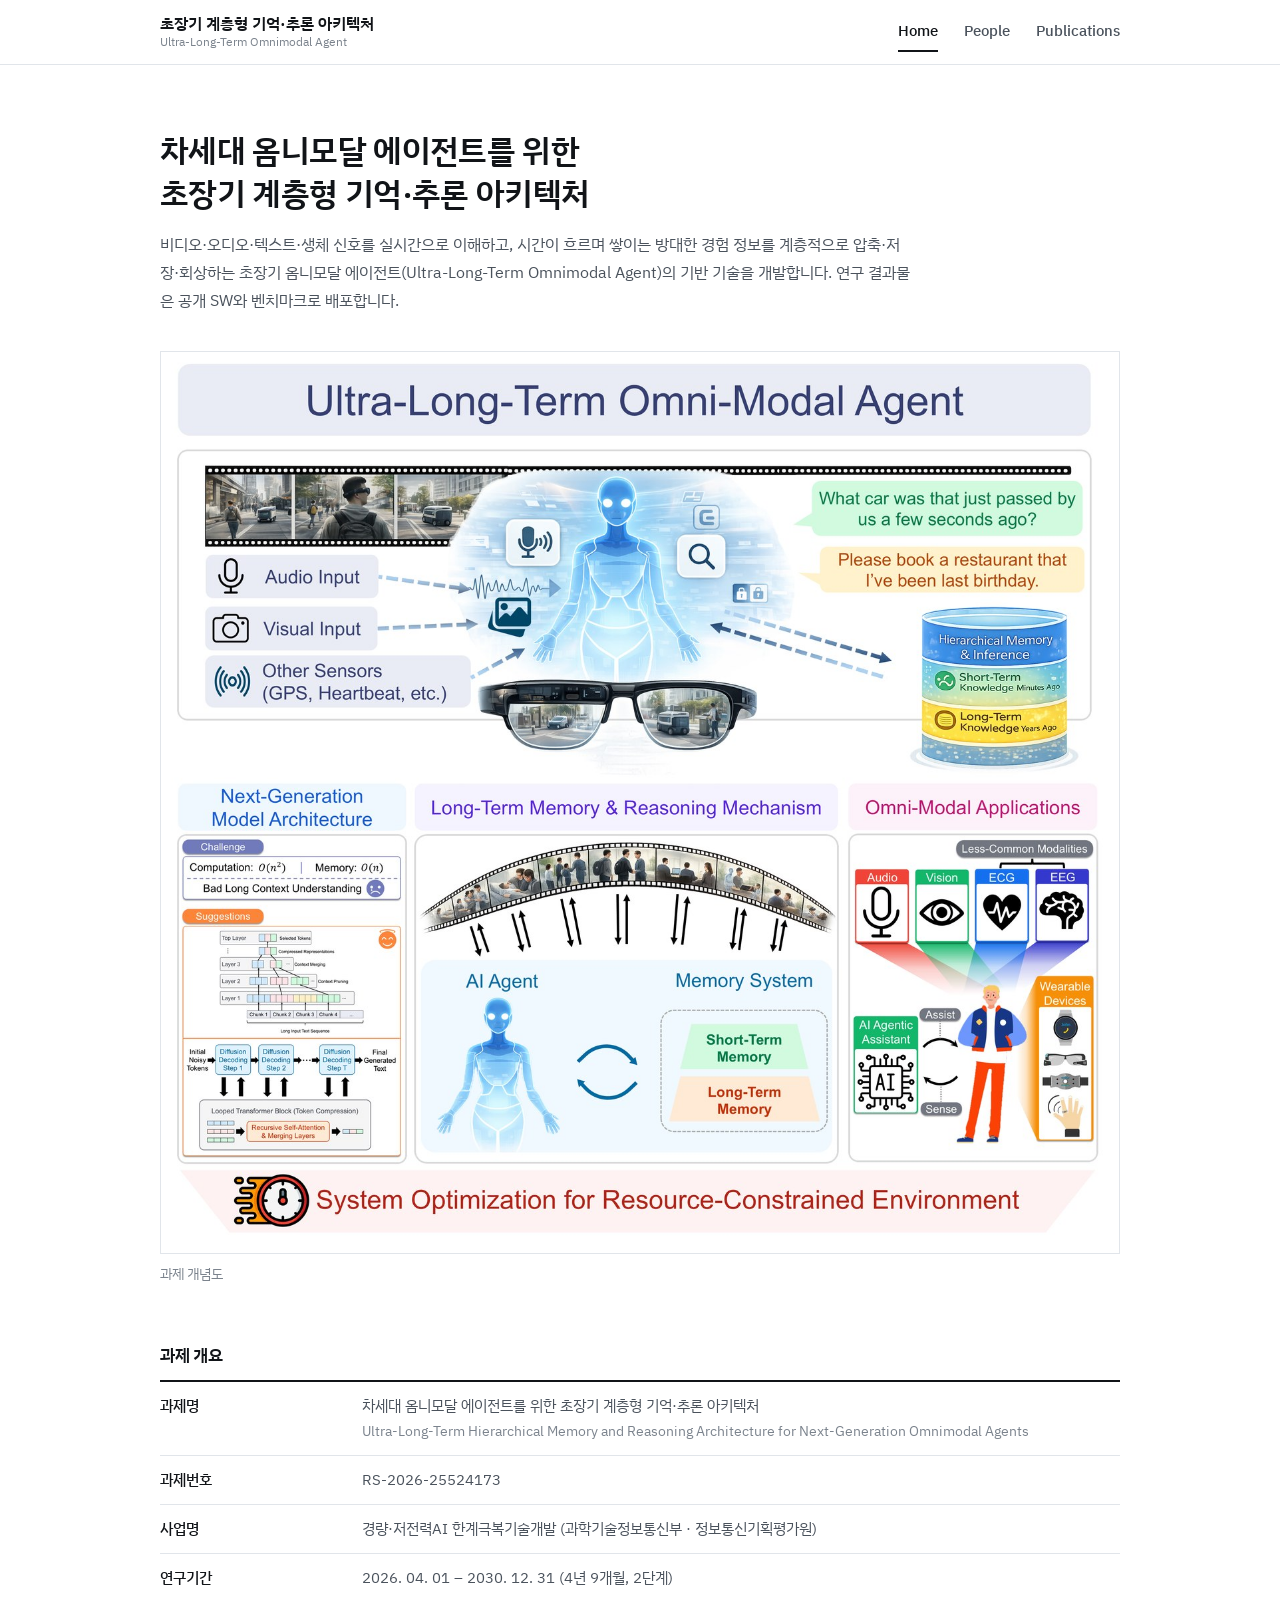
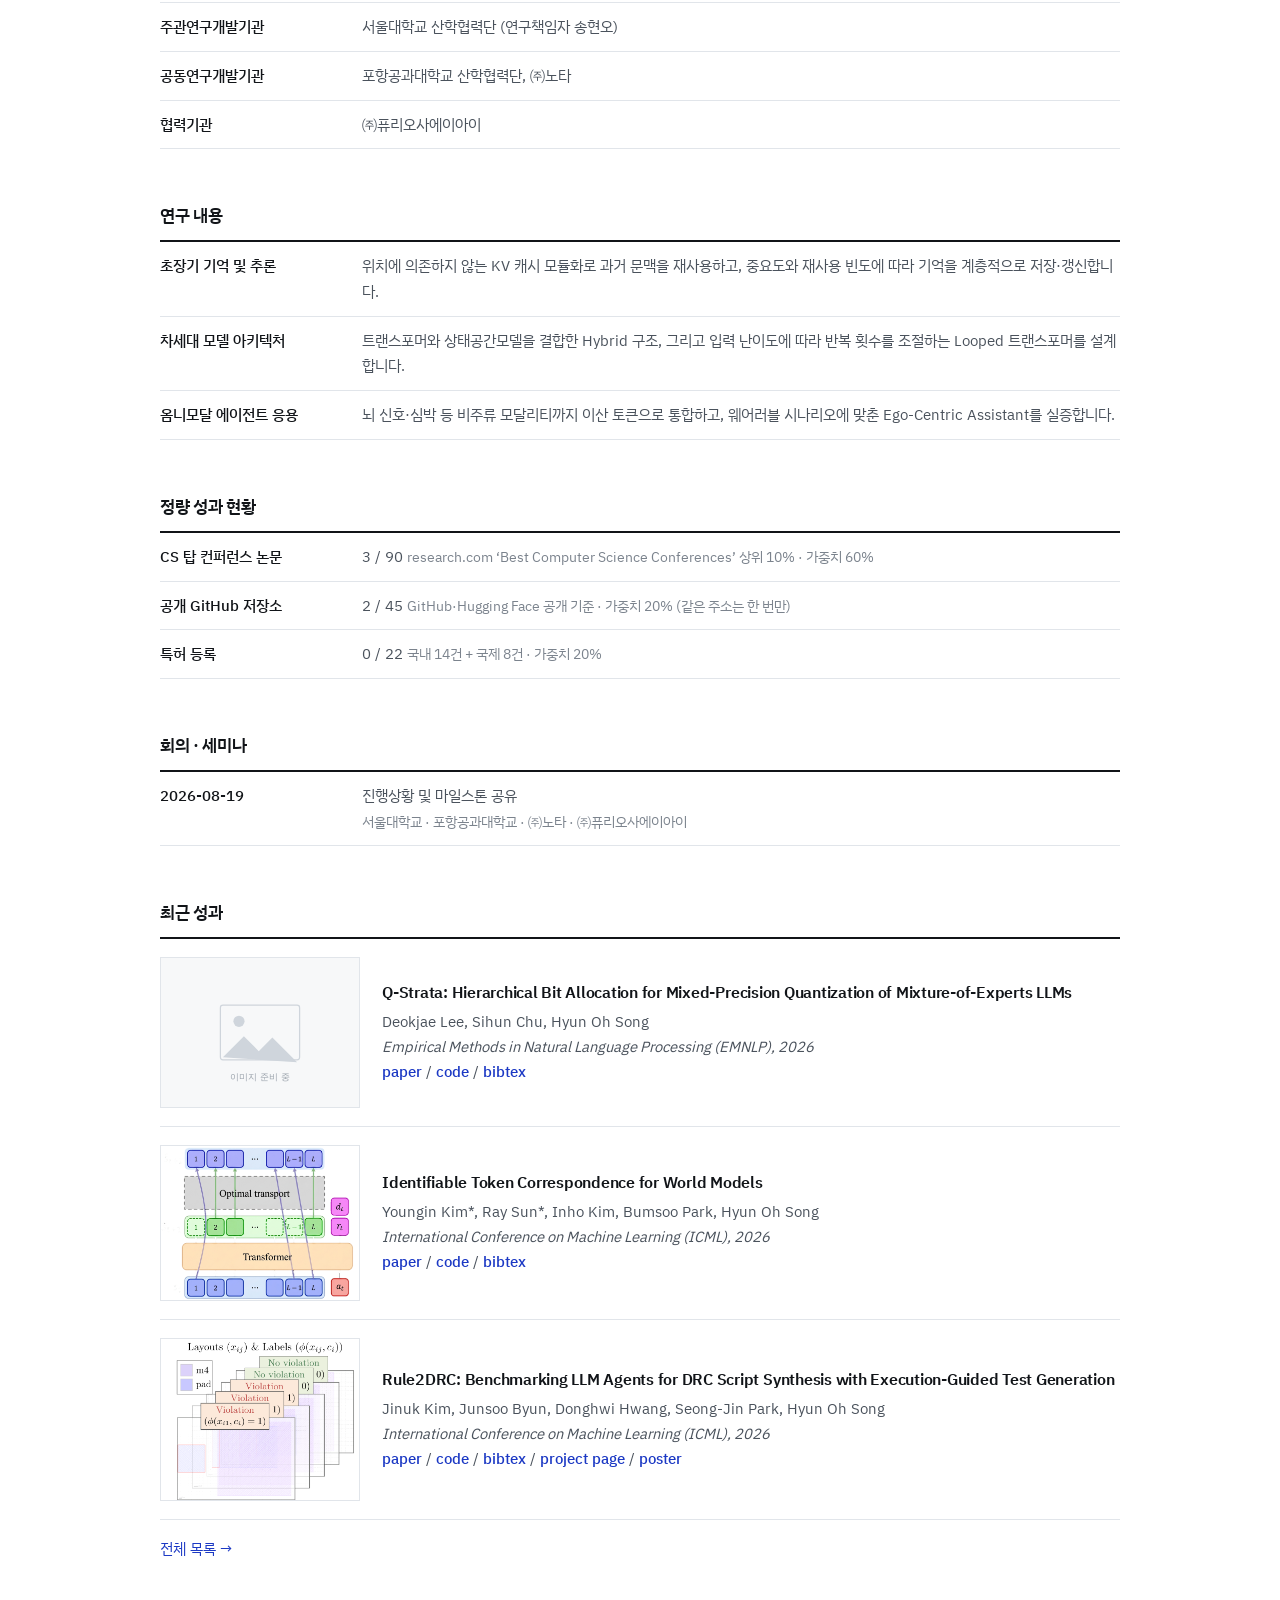
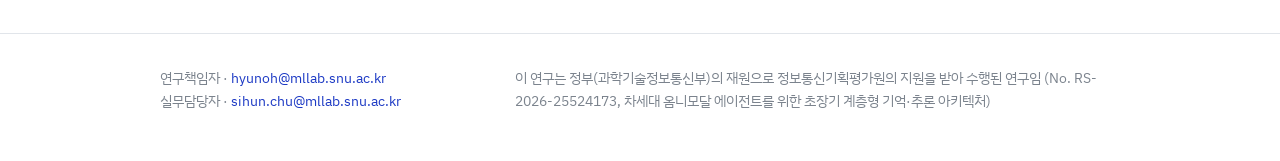
==== commit 12c157a4: "add: images added on people, publications" ====
--- a/index.html
+++ b/index.html
@@ -12,7 +12,7 @@
 <link rel="preconnect" href="https://fonts.googleapis.com">
 <link rel="preconnect" href="https://fonts.gstatic.com" crossorigin>
 <link href="https://fonts.googleapis.com/css2?family=IBM+Plex+Mono:wght@400;500&family=IBM+Plex+Sans+KR:wght@300;400;500;600&display=swap" rel="stylesheet">
-<link rel="stylesheet" href="assets/style.css">
+<link rel="stylesheet" href="assets/style.css?v=20260828d">
 </head>
 <body>
 
@@ -99,12 +99,13 @@
 <!-- ================= 푸터 (3개 페이지 모두 동일하게 유지) ================= -->
 <footer class="site-footer">
   <div class="wrap">
-    <p>서울대학교 컴퓨터공학부 · <a href="mailto:hyunoh@snu.ac.kr">hyunoh@snu.ac.kr</a></p>
+    <p>연구책임자 · <a href="mailto:hyunoh@mllab.snu.ac.kr">hyunoh@mllab.snu.ac.kr</a><br>
+       실무담당자 · <a href="mailto:sihun.chu@mllab.snu.ac.kr">sihun.chu@mllab.snu.ac.kr</a></p>
     <p>이 연구는 정부(과학기술정보통신부)의 재원으로 정보통신기획평가원의 지원을 받아 수행된 연구임 (No. RS-2026-25524173, 차세대 옴니모달 에이전트를 위한 초장기 계층형 기억·추론 아키텍처)</p>
   </div>
 </footer>
 
-<script src="assets/data.js"></script>
-<script src="assets/site.js"></script>
+<script src="assets/data.js?v=20260828d"></script>
+<script src="assets/site.js?v=20260828d"></script>
 </body>
 </html>
--- a/assets/style.css
+++ b/assets/style.css
@@ -101,13 +101,49 @@
 .kv.wide dd { color: var(--ink); }
 .kv .sub { color: var(--ink-3); font-size: 0.88rem; }
 
+/* ---------- 사람 (People) ---------- */
+.portrait {                        /* 사진 공통 — 세로 3:4 로 잘라 맞춥니다 */
+  width: 100%;
+  aspect-ratio: 3 / 4;
+  object-fit: cover;
+  background: #F1F3F5;
+  border: 1px solid var(--rule);
+}
+
+/* 교수진: 사진 왼쪽, 이름·직함·역할·홈페이지 오른쪽 */
+.faculty { display: grid; grid-template-columns: repeat(2, minmax(0, 1fr)); gap: 28px 32px; margin-top: 22px; }   /* 한 줄에 두 분씩 */
+.person { display: flex; gap: 22px; align-items: flex-start; }
+.person .portrait { flex: 0 0 160px; width: 160px; height: 213px; }   /* 교수진 사진 — 모두 같은 크기 */
+.person-body { min-width: 0; }
+.person-body h3 { margin: 0 0 3px; font-size: 1.02rem; font-weight: 600; letter-spacing: -0.02em; }
+.person-body p { margin: 0; font-size: 0.92rem; line-height: 1.6; color: var(--ink-2); }
+.person-body .role { margin-top: 7px; color: var(--ink); }
+.person-body .mail { margin-top: 8px; font-size: 0.9rem; }
+.person-body .home { margin-top: 2px; font-size: 0.88rem; }
+
+/* 참여연구원: 연구실별로 묶어 한 줄에 6명 — 사진은 교수진보다 작게 */
+.lab { margin-top: 26px; }
+.lab h3 { margin: 0 0 14px; font-size: 0.95rem; font-weight: 600; color: var(--ink-2); }
+.member-grid {
+  list-style: none; margin: 0; padding: 0;
+  display: grid; grid-template-columns: repeat(6, minmax(0, 1fr)); gap: 20px 16px;
+}
+.member-grid li { text-align: center; }
+.portrait.small { width: 120px; height: 160px; max-width: 100%; margin-inline: auto; }   /* 참여연구원 사진 */
+.member-name { display: block; margin-top: 7px; font-size: 0.88rem; line-height: 1.4; }
+
 /* ---------- 성과 목록 ---------- */
 .pub-list { list-style: none; margin: 0; padding: 0; }
-.pub { padding: 18px 0; border-bottom: 1px solid var(--rule); }
+.pub { display: flex; align-items: center; gap: 22px; padding: 18px 0; border-bottom: 1px solid var(--rule); }
+.pub-image { flex: 0 0 200px; width: 200px; object-fit: contain; border: 1px solid var(--rule); background: #fff; }
+.pub-body { min-width: 0; }
 .pub h4 { margin: 0 0 4px; font-size: 1.02rem; font-weight: 600; line-height: 1.45; letter-spacing: -0.015em; }
 .pub p { margin: 0; font-size: 0.92rem; line-height: 1.7; color: var(--ink-2); }
 .pub strong { color: var(--ink); font-weight: 600; }
 .pub-links a { font-weight: 500; }
+.pub-links .pending {            /* 링크 준비 중 — 다른 링크와 같은 색, 눌러도 이동하지 않습니다 */
+  font-weight: 500; color: var(--accent); cursor: default;
+}
 
 /* ---------- 푸터 ---------- */
 .site-footer {
@@ -124,8 +160,16 @@
 .empty { border: 1px dashed var(--rule); padding: 24px; color: var(--ink-3); font-size: 0.92rem; margin-top: 12px; }
 
 /* ---------- 모바일 ---------- */
+@media (max-width: 980px) {
+  .faculty { grid-template-columns: 1fr; }          /* 좁은 화면에서는 한 분씩 */
+  .member-grid { grid-template-columns: repeat(4, minmax(0, 1fr)); }
+}
+
 @media (max-width: 640px) {
   .kv > div, .kv.wide > div { grid-template-columns: 1fr; gap: 2px; }
+  .member-grid { grid-template-columns: repeat(3, minmax(0, 1fr)); }
+  .pub { flex-direction: column; align-items: flex-start; gap: 14px; }
+  .pub-image { flex: none; width: 100%; max-width: 260px; }
   .nav { gap: 18px; }
   .site-header .wrap { min-height: 56px; padding-block: 10px; }
 }
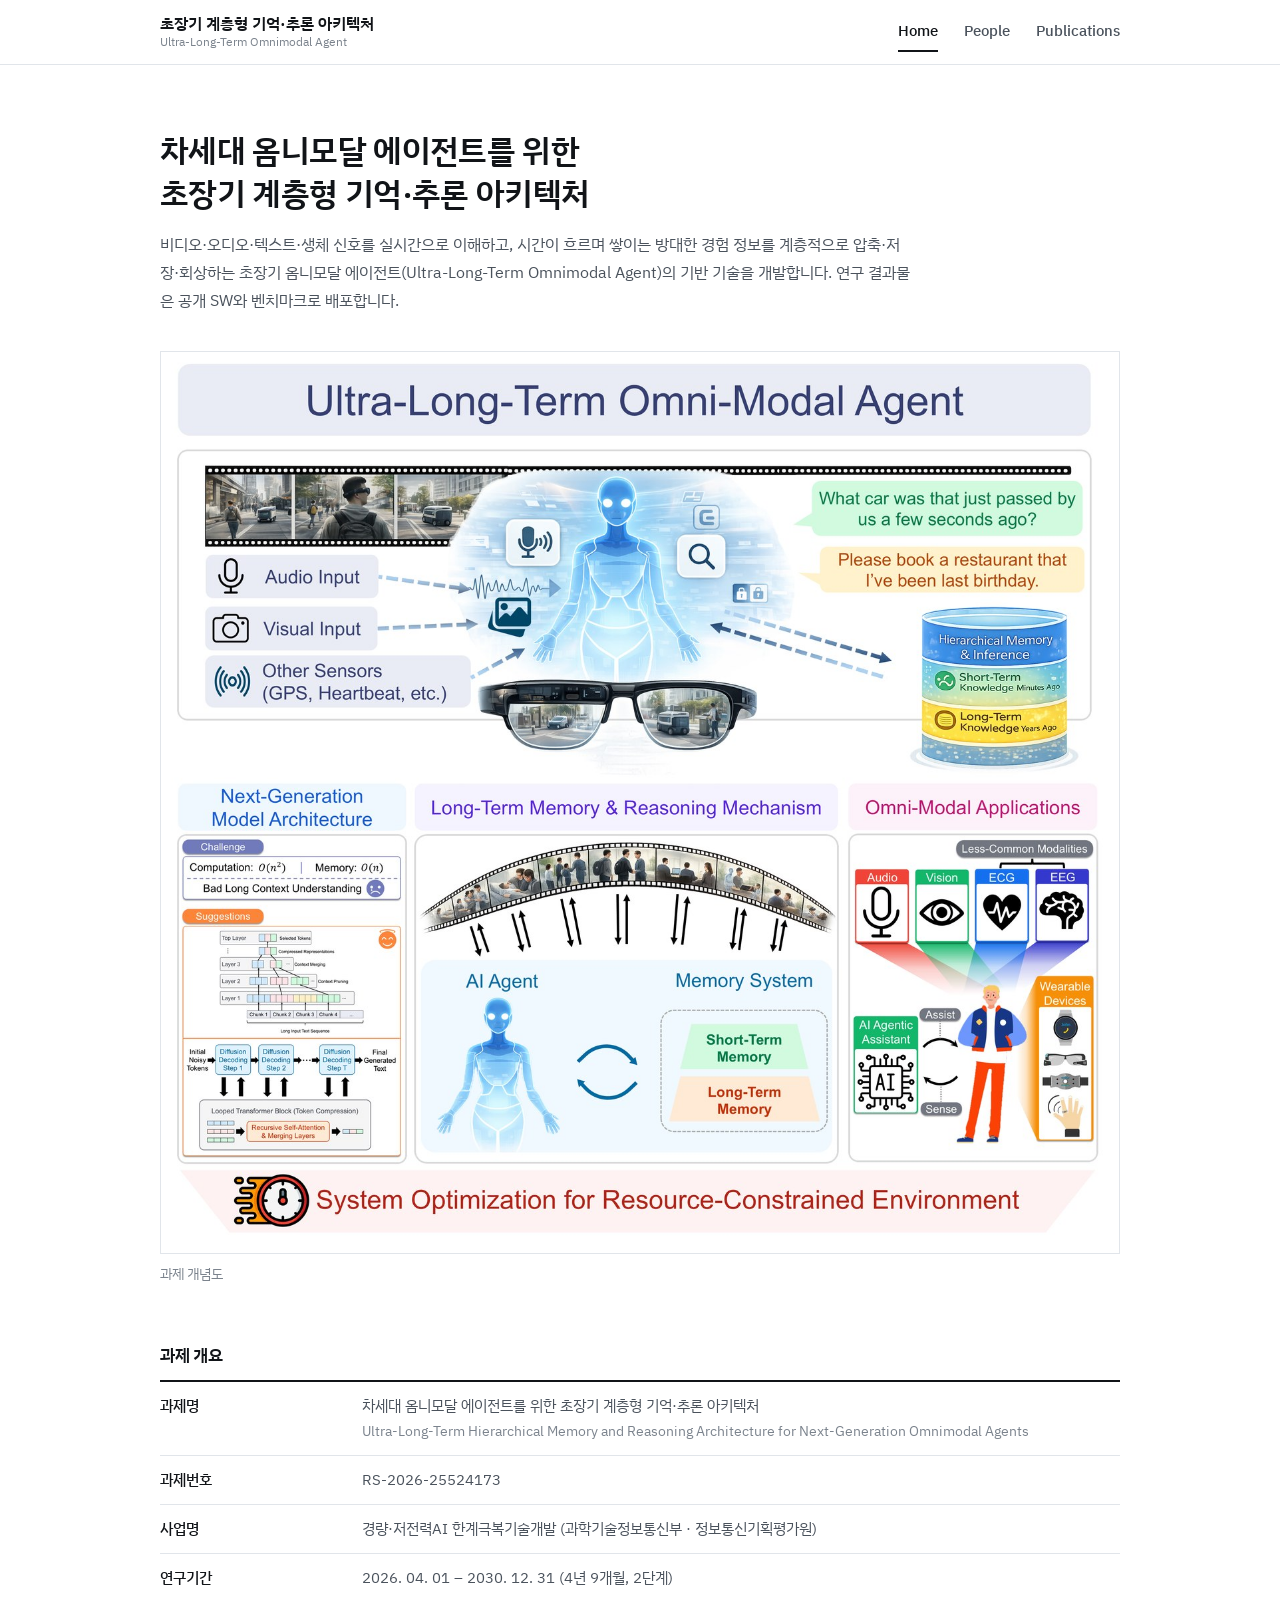
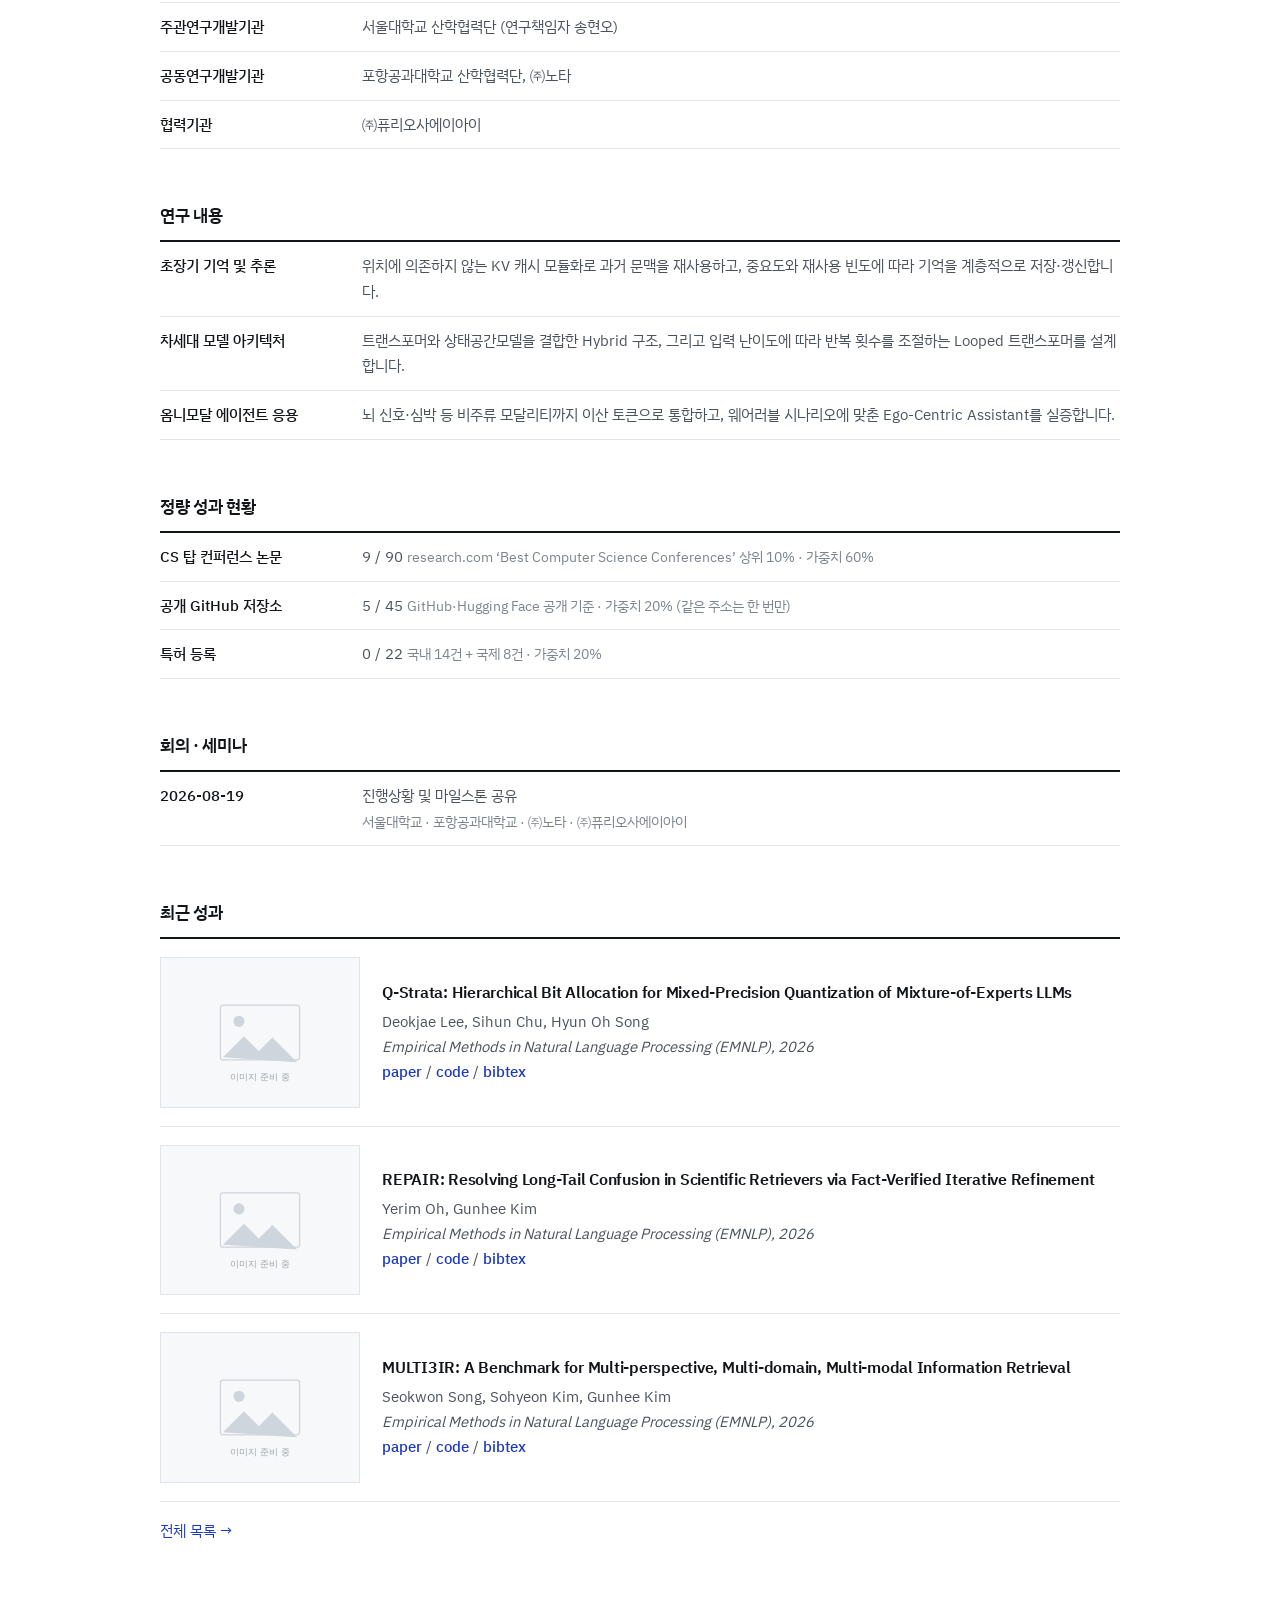
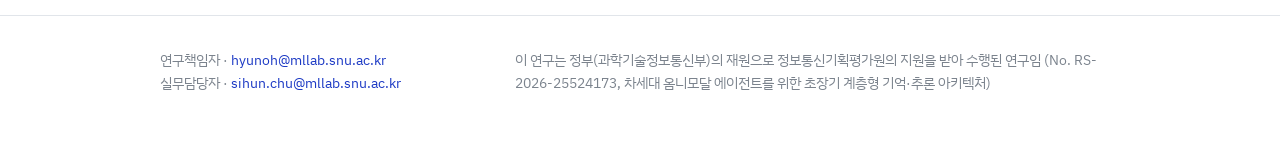
==== commit aeec745c: "Sort publications by date" ====
--- a/index.html
+++ b/index.html
@@ -105,7 +105,7 @@
   </div>
 </footer>
 
-<script src="assets/data.js?v=20260828d"></script>
-<script src="assets/site.js?v=20260828d"></script>
+<script src="assets/data.js?v=20260831a"></script>
+<script src="assets/site.js?v=20260831a"></script>
 </body>
 </html>
